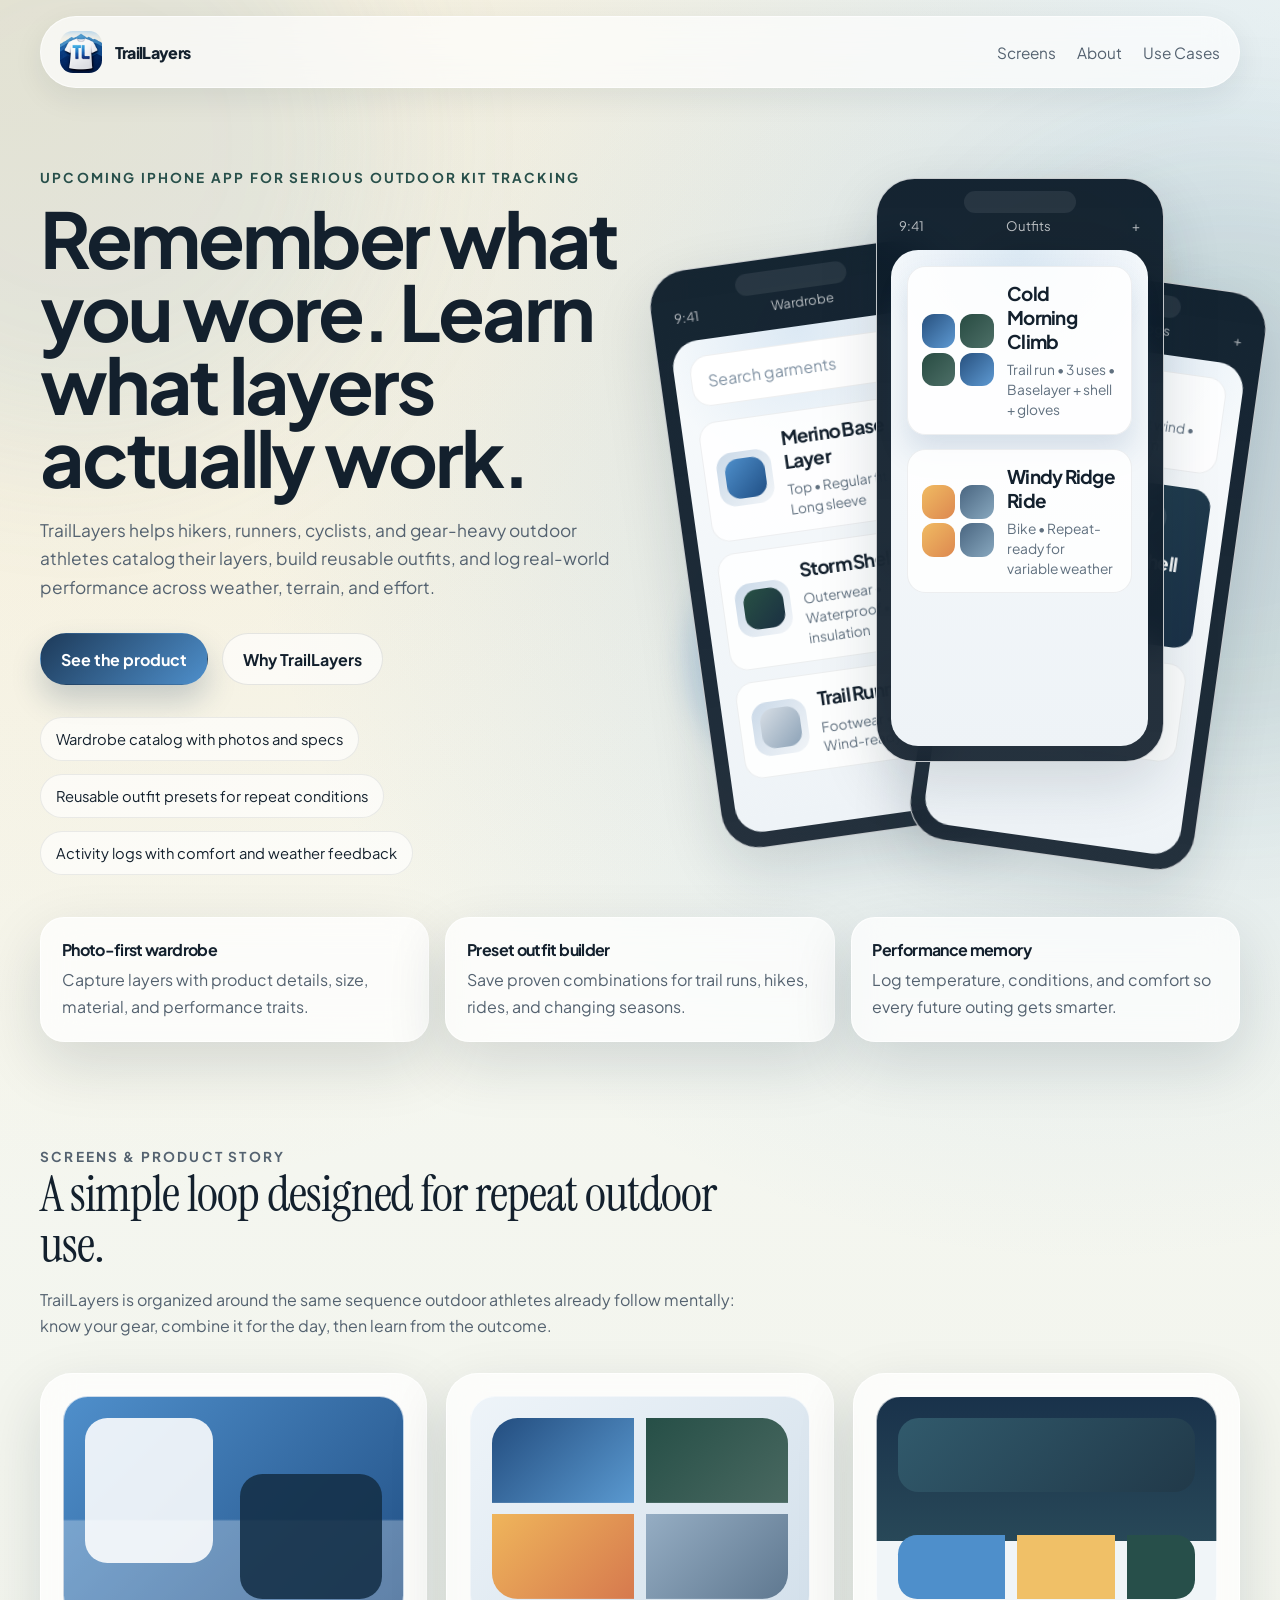
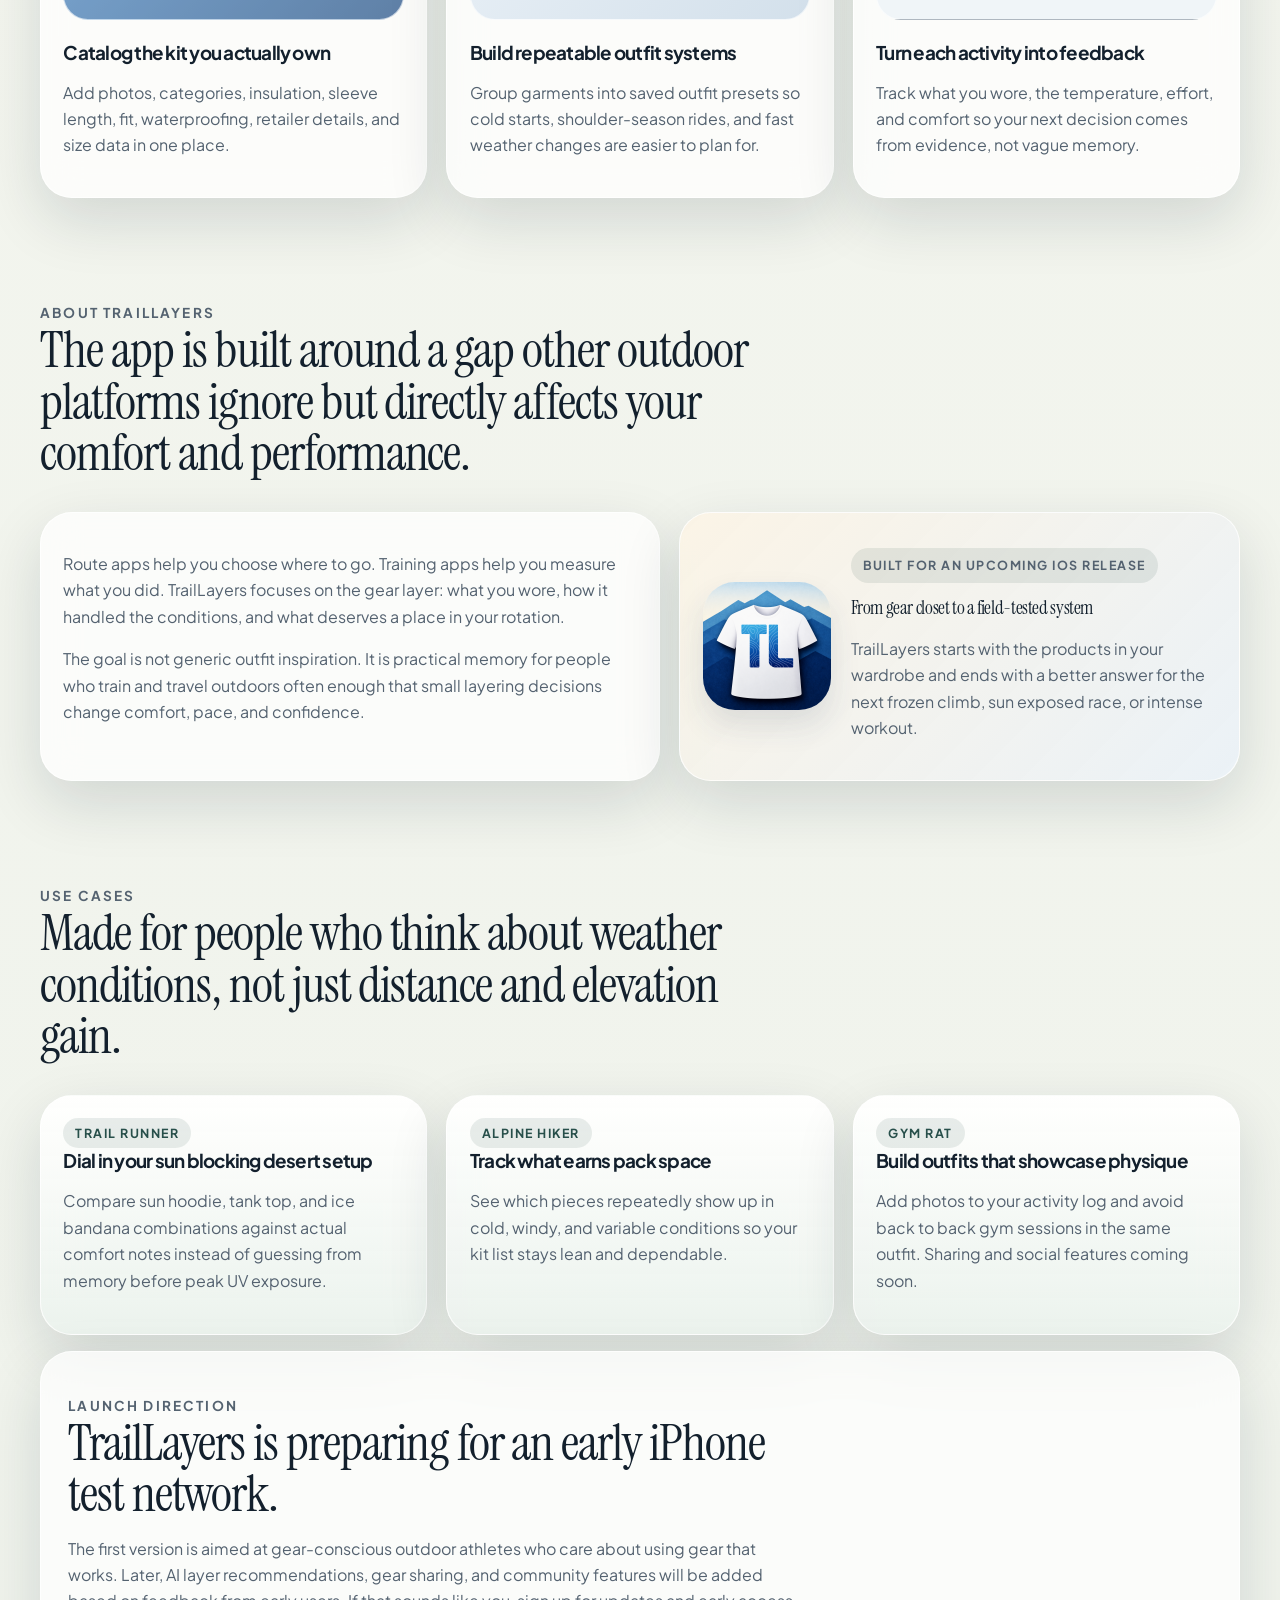
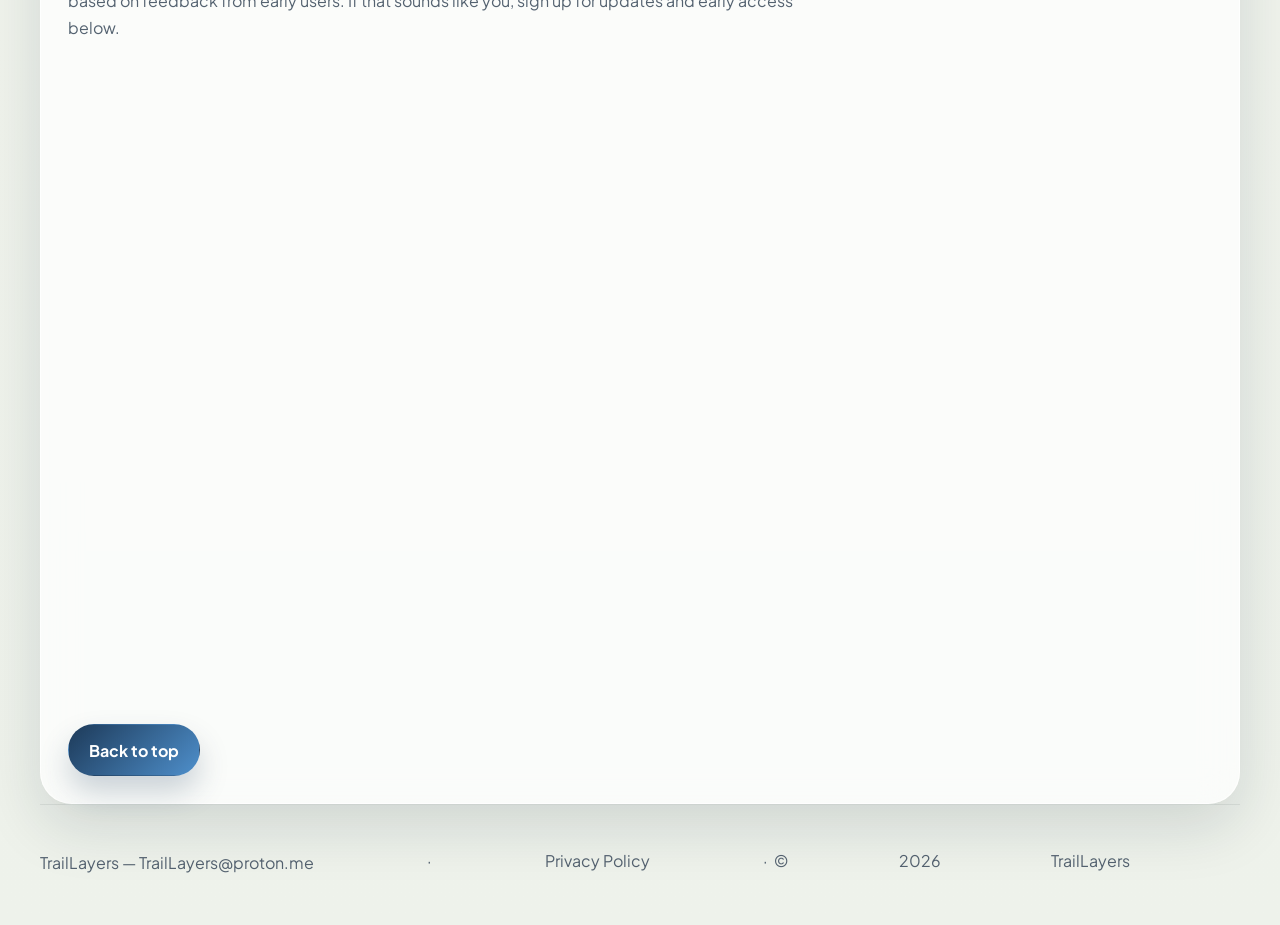
==== index.html @ 60731def "feat: initial website commit, index and privacy pages" ====
<!DOCTYPE html>
<html lang="en">
<head>
  <meta charset="UTF-8">
  <meta name="viewport" content="width=device-width, initial-scale=1.0">
  <title>TrailLayers | Upcoming iPhone App for Outdoor Gear Tracking</title>
  <meta
    name="description"
    content="TrailLayers is an upcoming iPhone app for tracking layers, building repeatable outfits, and learning what performs best across weather, effort, and terrain."
  >
  <link rel="icon" type="image/png" href="./assets/traillayers-icon.png">
  <link rel="preconnect" href="https://fonts.googleapis.com">
  <link rel="preconnect" href="https://fonts.gstatic.com" crossorigin>
  <link href="https://fonts.googleapis.com/css2?family=Plus+Jakarta+Sans:wght@400;500;600;700;800&amp;family=Instrument+Serif:ital@0;1&amp;display=swap" rel="stylesheet">
  <link rel="stylesheet" href="./styles.css">
</head>
<body>
  <div class="page-shell">
    <header class="site-header">
      <a class="brand" href="#top" aria-label="TrailLayers home">
        <img src="./assets/traillayers-icon.png" alt="TrailLayers app icon">
        <span>TrailLayers</span>
      </a>

      <button class="menu-toggle" type="button" aria-expanded="false" aria-controls="site-nav">
        <span></span>
        <span></span>
      </button>

      <nav id="site-nav" class="site-nav" aria-label="Primary">
        <a href="#screens">Screens</a>
        <a href="#about">About</a>
        <a href="#use-cases">Use Cases</a>
      </nav>
    </header>

    <main id="top">
      <section class="hero">
        <div class="hero-copy">
          <p class="eyebrow">Upcoming iPhone app for serious outdoor kit tracking</p>
          <h1>Remember what you wore. Learn what layers actually work.</h1>
          <p class="hero-text">
            TrailLayers helps hikers, runners, cyclists, and gear-heavy outdoor athletes catalog their layers,
            build reusable outfits, and log real-world performance across weather, terrain, and effort.
          </p>

          <div class="hero-actions">
            <a class="button button-primary" href="#screens">See the product</a>
            <a class="button button-secondary" href="#about">Why TrailLayers</a>
          </div>

          <ul class="hero-meta" aria-label="Product highlights">
            <li>Wardrobe catalog with photos and specs</li>
            <li>Reusable outfit presets for repeat conditions</li>
            <li>Activity logs with comfort and weather feedback</li>
          </ul>
        </div>

        <div class="hero-visual" aria-hidden="true">
          <div class="glow glow-one"></div>
          <div class="glow glow-two"></div>

          <div class="phone-stack">
            <section class="phone-mockup phone-wardrobe">
              <div class="phone-topbar">
                <span>9:41</span>
                <span>Wardrobe</span>
                <span>+</span>
              </div>
              <div class="screen-content">
                <div class="search-bar">Search garments</div>
                <div class="screen-list">
                  <article class="garment-row">
                    <div class="garment-thumb thumb-shell"></div>
                    <div>
                      <h3>Merino Base Layer</h3>
                      <p>Top • Regular fit • Long sleeve</p>
                    </div>
                  </article>
                  <article class="garment-row">
                    <div class="garment-thumb thumb-jacket"></div>
                    <div>
                      <h3>Storm Shell</h3>
                      <p>Outerwear • Waterproof • Light insulation</p>
                    </div>
                  </article>
                  <article class="garment-row">
                    <div class="garment-thumb thumb-shoe"></div>
                    <div>
                      <h3>Trail Runners</h3>
                      <p>Footwear • US 10.5 • Wind-ready setup</p>
                    </div>
                  </article>
                </div>
              </div>
            </section>

            <section class="phone-mockup phone-outfits">
              <div class="phone-topbar">
                <span>9:41</span>
                <span>Outfits</span>
                <span>+</span>
              </div>
              <div class="screen-content">
                <article class="outfit-card active">
                  <div class="outfit-grid">
                    <span></span>
                    <span></span>
                    <span></span>
                    <span></span>
                  </div>
                  <div>
                    <h3>Cold Morning Climb</h3>
                    <p>Trail run • 3 uses • Baselayer + shell + gloves</p>
                  </div>
                </article>
                <article class="outfit-card">
                  <div class="outfit-grid warm">
                    <span></span>
                    <span></span>
                    <span></span>
                    <span></span>
                  </div>
                  <div>
                    <h3>Windy Ridge Ride</h3>
                    <p>Bike • Repeat-ready for variable weather</p>
                  </div>
                </article>
              </div>
            </section>

            <section class="phone-mockup phone-logs">
              <div class="phone-topbar">
                <span>9:41</span>
                <span>Activity Logs</span>
                <span>+</span>
              </div>
              <div class="screen-content">
                <article class="log-summary">
                  <span class="log-icon">Run</span>
                  <div>
                    <h3>Trail Run</h3>
                    <p>44°F • Light wind • Slightly warm</p>
                  </div>
                </article>
                <article class="insight-panel">
                  <p class="insight-label">Insight preview</p>
                  <h3>You ran hot in this shell 3 of 4 times below 50°F.</h3>
                </article>
                <article class="weather-strip">
                  <span>Temp</span>
                  <strong>44°F</strong>
                  <span>Wind</span>
                  <strong>12 mph</strong>
                  <span>Comfort</span>
                  <strong>7.8 / 10</strong>
                </article>
              </div>
            </section>
          </div>
        </div>
      </section>

      <section class="proof-strip" aria-label="Key capabilities">
        <article>
          <strong>Photo-first wardrobe</strong>
          <span>Capture layers with product details, size, material, and performance traits.</span>
        </article>
        <article>
          <strong>Preset outfit builder</strong>
          <span>Save proven combinations for trail runs, hikes, rides, and changing seasons.</span>
        </article>
        <article>
          <strong>Performance memory</strong>
          <span>Log temperature, conditions, and comfort so every future outing gets smarter.</span>
        </article>
      </section>

      <section id="screens" class="section">
        <div class="section-heading">
          <p class="eyebrow">Screens &amp; product story</p>
          <h2>A simple loop designed for repeat outdoor use.</h2>
          <p>
            TrailLayers is organized around the same sequence outdoor athletes already follow mentally:
            know your gear, combine it for the day, then learn from the outcome.
          </p>
        </div>

        <div class="showcase-grid">
          <article class="showcase-card">
            <div class="showcase-art wardrobe-art"></div>
            <h3>Catalog the kit you actually own</h3>
            <p>Add photos, categories, insulation, sleeve length, fit, waterproofing, retailer details, and size data in one place.</p>
          </article>
          <article class="showcase-card">
            <div class="showcase-art outfit-art"></div>
            <h3>Build repeatable outfit systems</h3>
            <p>Group garments into saved outfit presets so cold starts, shoulder-season rides, and fast weather changes are easier to plan for.</p>
          </article>
          <article class="showcase-card">
            <div class="showcase-art insight-art"></div>
            <h3>Turn each activity into feedback</h3>
            <p>Track what you wore, the temperature, effort, and comfort so your next decision comes from evidence, not vague memory.</p>
          </article>
        </div>
      </section>

      <section id="about" class="section section-split">
        <div class="section-heading">
          <p class="eyebrow">About TrailLayers</p>
          <h2>The app is built around a gap other outdoor platforms ignore but directly affects your comfort and performance.</h2>
        </div>

        <div class="about-layout">
          <article class="text-panel">
            <p>
              Route apps help you choose where to go. Training apps help you measure what you did. TrailLayers focuses on
              the gear layer: what you wore, how it handled the conditions, and what deserves a place in your rotation.
            </p>
            <p>
              The goal is not generic outfit inspiration. It is practical memory for people who train and travel outdoors
              often enough that small layering decisions change comfort, pace, and confidence.
            </p>
          </article>

          <article class="brand-panel">
            <img src="./assets/traillayers-icon.png" alt="TrailLayers logo illustration">
            <div>
              <p class="brand-kicker">Built for an upcoming iOS release</p>
              <h3>From gear closet to a field-tested system</h3>
              <p>TrailLayers starts with the products in your wardrobe and ends with a better answer for the next frozen climb, sun exposed race, or intense workout.</p>
            </div>
          </article>
        </div>
      </section>

      <section id="use-cases" class="section">
        <div class="section-heading">
          <p class="eyebrow">Use cases</p>
          <h2>Made for people who think about weather conditions, not just distance and elevation gain.</h2>
        </div>

        <div class="use-case-grid">
          <article class="use-case-card">
            <span class="use-case-tag">Trail runner</span>
            <h3>Dial in your sun blocking desert setup</h3>
            <p>Compare sun hoodie, tank top, and ice bandana combinations against actual comfort notes instead of guessing from memory before peak UV exposure.</p>
          </article>
          <article class="use-case-card">
            <span class="use-case-tag">Alpine hiker</span>
            <h3>Track what earns pack space</h3>
            <p>See which pieces repeatedly show up in cold, windy, and variable conditions so your kit list stays lean and dependable.</p>
          </article>
          <article class="use-case-card">
            <span class="use-case-tag">Gym Rat</span>
            <h3>Build outfits that showcase physique</h3>
            <p>Add photos to your activity log and avoid back to back gym sessions in the same outfit. Sharing and social features coming soon.</p>
          </article>
        </div>
      </section>

      <section class="section final-cta">
        <div class="section-heading">
          <p class="eyebrow">Launch direction</p>
          <h2>TrailLayers is preparing for an early iPhone test network.</h2>
          <p>
            The first version is aimed at gear-conscious outdoor athletes who care about using gear that works.
            Later, AI layer recommendations, gear sharing, and community features will be added based on feedback from early users.
            If that sounds like you, sign up for updates and early access below.
          </p>
        </div>
        <div>
                    <iframe data-tally-src="https://tally.so/embed/rjLxAN?alignLeft=1&hideTitle=1&transparentBackground=1&dynamicHeight=1" loading="lazy" width="100%" height="647" frameborder="0" marginheight="0" marginwidth="0" title="TrailLayers Support Form"></iframe>
        <script>var d=document,w="https://tally.so/widgets/embed.js",v=function(){"undefined"!=typeof Tally?Tally.loadEmbeds():d.querySelectorAll("iframe[data-tally-src]:not([src])").forEach((function(e){e.src=e.dataset.tallySrc}))};if("undefined"!=typeof Tally)v();else if(d.querySelector('script[src="'+w+'"]')==null){var s=d.createElement("script");s.src=w,s.onload=v,s.onerror=v,d.body.appendChild(s);}</script>
        </div>
        <div class="cta-row">
          <a class="button button-primary" href="#top">Back to top</a>
        </div>
      </section>
    </main>

    <footer class="site-footer">
      <p>TrailLayers — <a href="mailto:TrailLayers@proton.me">TrailLayers@proton.me</a></p>
        &nbsp;·&nbsp;
        <a href="./privacy.html">Privacy Policy</a>
        &nbsp;·&nbsp;
        © <span id="year"></span> TrailLayers
      </p>
    </footer>
  </div>

  <script src="./script.js"></script>
</body>
</html>
---- styles.css ----
:root {
  --bg: #f3f5ee;
  --bg-strong: #dce9da;
  --surface: rgba(255, 255, 255, 0.72);
  --surface-strong: rgba(255, 255, 255, 0.9);
  --ink: #13202d;
  --muted: #546270;
  --line: rgba(19, 32, 45, 0.1);
  --forest: #274f4a;
  --pine: #1d3a59;
  --sky: #4e8fcb;
  --snow: #fdfdfc;
  --sun: #f3c97d;
  --shadow: 0 22px 60px rgba(17, 37, 53, 0.14);
  --radius-xl: 32px;
  --radius-lg: 24px;
  --radius-md: 18px;
  --radius-sm: 14px;
  --max-width: 1200px;
}

* {
  box-sizing: border-box;
}

html {
  scroll-behavior: smooth;
}

body {
  margin: 0;
  min-width: 320px;
  color: var(--ink);
  font-family: "Plus Jakarta Sans", "Avenir Next", "Segoe UI", sans-serif;
  background:
    radial-gradient(circle at top left, rgba(243, 201, 125, 0.28), transparent 28%),
    radial-gradient(circle at 85% 10%, rgba(78, 143, 203, 0.22), transparent 22%),
    linear-gradient(180deg, #f9fbf6 0%, var(--bg) 34%, #eef2eb 100%);
}

img {
  display: block;
  max-width: 100%;
}

a {
  color: inherit;
  text-decoration: none;
}

.page-shell {
  position: relative;
  overflow: hidden;
}

.page-shell::before,
.page-shell::after {
  content: "";
  position: fixed;
  inset: auto;
  width: 38rem;
  height: 38rem;
  border-radius: 50%;
  filter: blur(80px);
  opacity: 0.4;
  pointer-events: none;
  z-index: -1;
}

.page-shell::before {
  top: -10rem;
  left: -14rem;
  background: rgba(78, 143, 203, 0.3);
}

.page-shell::after {
  right: -16rem;
  bottom: 8rem;
  background: rgba(39, 79, 74, 0.28);
}

.site-header,
.hero,
.proof-strip,
.section,
.site-footer {
  width: min(calc(100% - 2rem), var(--max-width));
  margin: 0 auto;
}

.site-header {
  position: sticky;
  top: 1rem;
  z-index: 10;
  display: flex;
  align-items: center;
  justify-content: space-between;
  gap: 1rem;
  margin-top: 1rem;
  padding: 0.9rem 1.2rem;
  background: rgba(255, 255, 255, 0.68);
  backdrop-filter: blur(16px);
  border: 1px solid rgba(255, 255, 255, 0.65);
  border-radius: 999px;
  box-shadow: 0 10px 30px rgba(19, 32, 45, 0.08);
}

.brand {
  display: inline-flex;
  align-items: center;
  gap: 0.8rem;
  font-weight: 800;
  letter-spacing: -0.02em;
}

.brand img {
  width: 2.6rem;
  height: 2.6rem;
  border-radius: 0.8rem;
}

.site-nav {
  display: flex;
  align-items: center;
  gap: 1.3rem;
  color: var(--muted);
  font-size: 0.96rem;
}

.site-nav a:hover,
.site-nav a:focus-visible {
  color: var(--ink);
}

.menu-toggle {
  display: none;
  border: 0;
  background: transparent;
  padding: 0.25rem;
}

.menu-toggle span {
  display: block;
  width: 1.4rem;
  height: 2px;
  margin: 0.25rem 0;
  background: var(--ink);
  border-radius: 999px;
}

.hero {
  display: grid;
  grid-template-columns: 1.02fr 0.98fr;
  gap: 2rem;
  align-items: center;
  padding: 4.6rem 0 2.2rem;
}

.eyebrow {
  margin: 0 0 1rem;
  font-size: 0.85rem;
  font-weight: 700;
  text-transform: uppercase;
  letter-spacing: 0.16em;
  color: var(--forest);
}

h1,
h2,
h3,
strong,
.brand span {
  letter-spacing: -0.04em;
}

h1 {
  margin: 0;
  font-size: clamp(3rem, 6vw, 6.1rem);
  line-height: 0.95;
}

h2 {
  margin: 0;
  font-size: clamp(2rem, 4vw, 3.4rem);
  line-height: 1;
}

h3 {
  margin: 0 0 0.45rem;
  font-size: 1.18rem;
}

.hero h1 {
  font-family: "Plus Jakarta Sans", "Avenir Next", sans-serif;
}

.section-heading h2,
.brand-panel h3 {
  font-family: "Instrument Serif", Georgia, serif;
  font-weight: 400;
  letter-spacing: -0.02em;
}

.hero-text,
.section-heading p,
.text-panel p,
.brand-panel p,
.showcase-card p,
.use-case-card p,
.proof-strip span,
.site-footer p {
  color: var(--muted);
  line-height: 1.65;
}

.hero-text {
  max-width: 38rem;
  margin: 1.35rem 0 0;
  font-size: 1.08rem;
}

.hero-actions,
.cta-row {
  display: flex;
  flex-wrap: wrap;
  gap: 0.85rem;
  margin-top: 2rem;
}

.button {
  display: inline-flex;
  align-items: center;
  justify-content: center;
  min-height: 3.25rem;
  padding: 0 1.25rem;
  border-radius: 999px;
  border: 1px solid transparent;
  font-weight: 700;
  transition: transform 180ms ease, box-shadow 180ms ease, background 180ms ease;
}

.button:hover,
.button:focus-visible {
  transform: translateY(-1px);
}

.button-primary {
  background: linear-gradient(135deg, var(--pine), var(--sky));
  color: white;
  box-shadow: 0 16px 30px rgba(29, 58, 89, 0.22);
}

.button-secondary {
  background: rgba(255, 255, 255, 0.64);
  border-color: var(--line);
}

.hero-meta {
  display: flex;
  flex-wrap: wrap;
  gap: 0.8rem;
  padding: 0;
  margin: 2rem 0 0;
  list-style: none;
}

.hero-meta li {
  padding: 0.75rem 0.95rem;
  background: rgba(255, 255, 255, 0.64);
  border: 1px solid rgba(19, 32, 45, 0.08);
  border-radius: 999px;
  font-size: 0.92rem;
}

.hero-visual {
  position: relative;
  min-height: 45rem;
  padding: 1.2rem 0 1rem;
}

.glow {
  position: absolute;
  border-radius: 50%;
  filter: blur(12px);
}

.glow-one {
  top: 2rem;
  right: 5rem;
  width: 13rem;
  height: 13rem;
  background: rgba(243, 201, 125, 0.42);
}

.glow-two {
  bottom: 6rem;
  left: 1rem;
  width: 16rem;
  height: 16rem;
  background: rgba(78, 143, 203, 0.22);
}

.phone-mockup,
.showcase-card,
.text-panel,
.brand-panel,
.use-case-card,
.proof-strip article,
.final-cta {
  background: var(--surface);
  backdrop-filter: blur(18px);
  border: 1px solid rgba(255, 255, 255, 0.75);
  box-shadow: var(--shadow);
}

.use-case-tag,
.brand-kicker,
.insight-label {
  display: inline-flex;
  padding: 0.45rem 0.75rem;
  border-radius: 999px;
  background: rgba(39, 79, 74, 0.1);
  color: var(--forest);
  font-size: 0.78rem;
  font-weight: 700;
  text-transform: uppercase;
  letter-spacing: 0.12em;
}

.phone-stack {
  position: absolute;
  inset: 0 0 0 0;
}

.phone-mockup {
  position: absolute;
  width: 18rem;
  min-height: 35rem;
  padding: 0.9rem;
  border-radius: 2.4rem;
  background: linear-gradient(180deg, rgba(12, 28, 42, 0.96), rgba(19, 32, 45, 0.92));
  color: white;
}

.phone-mockup::before {
  content: "";
  position: absolute;
  top: 0.75rem;
  left: 50%;
  transform: translateX(-50%);
  width: 7rem;
  height: 1.4rem;
  background: rgba(255, 255, 255, 0.08);
  border-radius: 999px;
}

.phone-wardrobe {
  left: 1rem;
  top: 5.6rem;
  transform: rotate(-8deg);
}

.phone-outfits {
  left: 13rem;
  top: 1rem;
  z-index: 2;
}

.phone-logs {
  right: 0.5rem;
  top: 7rem;
  transform: rotate(8deg);
}

.phone-topbar {
  display: flex;
  justify-content: space-between;
  align-items: center;
  padding: 1.5rem 0.5rem 1rem;
  font-size: 0.82rem;
  color: rgba(255, 255, 255, 0.7);
}

.screen-content {
  min-height: 31rem;
  padding: 1rem;
  border-radius: 1.7rem;
  background:
    radial-gradient(circle at top, rgba(78, 143, 203, 0.16), transparent 28%),
    linear-gradient(180deg, #f7fafc 0%, #eef3f7 100%);
  color: var(--ink);
}

.search-bar,
.weather-strip,
.insight-panel,
.outfit-card,
.log-summary,
.garment-row {
  border-radius: 1.15rem;
}

.search-bar {
  padding: 0.85rem 1rem;
  margin-bottom: 1rem;
  background: white;
  color: #8192a3;
  border: 1px solid rgba(19, 32, 45, 0.07);
}

.screen-list {
  display: grid;
  gap: 0.8rem;
}

.garment-row,
.log-summary {
  display: grid;
  grid-template-columns: 3.4rem 1fr;
  gap: 0.8rem;
  align-items: center;
  padding: 0.75rem;
  background: rgba(255, 255, 255, 0.84);
  border: 1px solid rgba(19, 32, 45, 0.07);
}

.garment-row p,
.outfit-card p,
.log-summary p,
.insight-panel p {
  margin: 0;
  font-size: 0.86rem;
  color: #60707f;
  line-height: 1.45;
}

.garment-thumb {
  width: 3.4rem;
  height: 3.4rem;
  border-radius: 1rem;
  background: linear-gradient(135deg, #cad9e8, #f2f5f8);
  position: relative;
  overflow: hidden;
}

.garment-thumb::before {
  content: "";
  position: absolute;
  inset: 0.45rem;
  border-radius: 0.85rem;
}

.thumb-shell::before {
  background: linear-gradient(135deg, #4e8fcb, #204f85);
}

.thumb-jacket::before {
  background: linear-gradient(135deg, #285144, #1a2f42);
}

.thumb-shoe::before {
  background: linear-gradient(135deg, #d7dee5, #8ca2b7);
}

.outfit-card {
  display: grid;
  grid-template-columns: 4.5rem 1fr;
  gap: 0.85rem;
  align-items: center;
  padding: 0.85rem;
  margin-bottom: 0.9rem;
  background: rgba(255, 255, 255, 0.86);
  border: 1px solid rgba(19, 32, 45, 0.07);
}

.outfit-card.active {
  box-shadow: 0 16px 30px rgba(32, 79, 133, 0.15);
}

.outfit-grid {
  display: grid;
  grid-template-columns: repeat(2, 1fr);
  gap: 0.28rem;
}

.outfit-grid span {
  aspect-ratio: 1;
  border-radius: 0.75rem;
  background: linear-gradient(135deg, #27507e, #5e9ad3);
}

.outfit-grid span:nth-child(2),
.outfit-grid span:nth-child(3) {
  background: linear-gradient(135deg, #284b42, #4d6f67);
}

.outfit-grid.warm span {
  background: linear-gradient(135deg, #f0bb62, #dd8850);
}

.outfit-grid.warm span:nth-child(2),
.outfit-grid.warm span:nth-child(4) {
  background: linear-gradient(135deg, #496580, #88a8bf);
}

.log-icon {
  display: inline-flex;
  align-items: center;
  justify-content: center;
  width: 3.4rem;
  height: 3.4rem;
  border-radius: 1rem;
  background: linear-gradient(135deg, #204f85, #5b98d1);
  color: white;
  font-size: 0.82rem;
  font-weight: 700;
}

.insight-panel {
  margin-top: 1rem;
  padding: 1rem;
  background: linear-gradient(135deg, #244452, #1b3147);
  color: white;
}

.insight-panel .insight-label {
  background: rgba(255, 255, 255, 0.1);
  color: rgba(255, 255, 255, 0.82);
}

.insight-panel h3 {
  margin-top: 0.9rem;
  font-size: 1.2rem;
}

.weather-strip {
  display: grid;
  grid-template-columns: repeat(2, auto);
  gap: 0.3rem 0.9rem;
  margin-top: 1rem;
  padding: 0.95rem 1rem;
  background: rgba(255, 255, 255, 0.86);
  border: 1px solid rgba(19, 32, 45, 0.07);
  font-size: 0.82rem;
}

.weather-strip strong {
  font-size: 0.95rem;
}

.proof-strip {
  display: grid;
  grid-template-columns: repeat(3, 1fr);
  gap: 1rem;
  margin-bottom: 1rem;
}

.proof-strip article {
  padding: 1.3rem;
  border-radius: var(--radius-lg);
}

.proof-strip strong {
  display: block;
  margin-bottom: 0.45rem;
  font-size: 1rem;
}

.section {
  padding: 4.5rem 0 1rem;
}

.section-heading {
  max-width: 46rem;
}

.section-heading p {
  margin: 1rem 0 0;
}

.showcase-grid,
.use-case-grid,
.about-layout {
  display: grid;
  gap: 1.2rem;
  margin-top: 2.1rem;
}

.showcase-grid,
.use-case-grid {
  grid-template-columns: repeat(3, 1fr);
}

.showcase-card,
.use-case-card,
.text-panel,
.brand-panel {
  border-radius: var(--radius-xl);
  padding: 1.4rem;
}

.showcase-art {
  height: 14rem;
  margin-bottom: 1.2rem;
  border-radius: calc(var(--radius-xl) - 0.45rem);
  border: 1px solid rgba(255, 255, 255, 0.65);
}

.wardrobe-art {
  background:
    linear-gradient(180deg, transparent 55%, rgba(255, 255, 255, 0.28) 56%),
    linear-gradient(135deg, #4f8fcb, #214f84);
  position: relative;
}

.wardrobe-art::before,
.wardrobe-art::after,
.outfit-art::before,
.outfit-art::after,
.insight-art::before,
.insight-art::after {
  content: "";
  position: absolute;
}

.wardrobe-art::before {
  inset: 1.3rem 56% 3.5rem 1.3rem;
  background: rgba(255, 255, 255, 0.88);
  border-radius: 1.4rem;
}

.wardrobe-art::after {
  inset: 4.8rem 1.3rem 1.3rem 52%;
  background: rgba(20, 47, 71, 0.88);
  border-radius: 1.4rem;
}

.outfit-art {
  position: relative;
  background: linear-gradient(135deg, #eef4f9, #d3e0eb);
}

.outfit-art::before {
  inset: 1.3rem;
  border-radius: 1.6rem;
  background:
    linear-gradient(135deg, #234d7f, #5a99d0) top left / calc(50% - 0.35rem) calc(50% - 0.35rem) no-repeat,
    linear-gradient(135deg, #264f47, #496860) top right / calc(50% - 0.35rem) calc(50% - 0.35rem) no-repeat,
    linear-gradient(135deg, #efb55b, #d6794e) bottom left / calc(50% - 0.35rem) calc(50% - 0.35rem) no-repeat,
    linear-gradient(135deg, #95adc3, #5f7890) bottom right / calc(50% - 0.35rem) calc(50% - 0.35rem) no-repeat;
}

.insight-art {
  position: relative;
  background: linear-gradient(180deg, #19324b, #284858 65%, #f0f5f8 65%);
}

.insight-art::before {
  left: 1.3rem;
  right: 1.3rem;
  top: 1.3rem;
  height: 4.6rem;
  border-radius: 1.3rem;
  background: linear-gradient(135deg, #315a6c, #213949);
}

.insight-art::after {
  left: 1.3rem;
  right: 1.3rem;
  bottom: 1.3rem;
  height: 4rem;
  border-radius: 1.2rem;
  background:
    linear-gradient(90deg, #4e8fcb 0 36%, transparent 36% 40%, #f0c067 40% 73%, transparent 73% 77%, #274f4a 77% 100%);
}

.about-layout {
  grid-template-columns: 1.05fr 0.95fr;
}

.brand-panel {
  display: grid;
  grid-template-columns: 8rem 1fr;
  align-items: center;
  gap: 1.25rem;
  background:
    linear-gradient(135deg, rgba(243, 201, 125, 0.17), rgba(78, 143, 203, 0.1)),
    rgba(255, 255, 255, 0.78);
}

.brand-panel img {
  border-radius: 2rem;
  box-shadow: 0 16px 30px rgba(29, 58, 89, 0.12);
}

.use-case-card {
  min-height: 15rem;
  background:
    linear-gradient(180deg, rgba(255, 255, 255, 0.8), rgba(231, 239, 233, 0.76)),
    var(--surface);
}

.final-cta {
  padding: 1.7rem;
  border-radius: var(--radius-xl);
}

.site-footer {
  display: flex;
  justify-content: space-between;
  gap: 1rem;
  padding: 2.8rem 0 3rem;
  color: var(--muted);
  border-top: 1px solid rgba(19, 32, 45, 0.08);
}

.site-footer p {
  margin: 0;
  max-width: 28rem;
}

.footer-small {
  white-space: nowrap;
}

@media (max-width: 1120px) {
  .hero {
    grid-template-columns: 1fr;
  }

  .hero-visual {
    min-height: 50rem;
  }

  .phone-wardrobe {
    left: 0.5rem;
  }

  .phone-outfits {
    left: 50%;
    transform: translateX(-50%);
  }

  .phone-logs {
    right: 0.5rem;
  }

  .showcase-grid,
  .use-case-grid,
  .proof-strip {
    grid-template-columns: repeat(2, 1fr);
  }
}

@media (max-width: 780px) {
  .site-header {
    top: 0.75rem;
    border-radius: 1.6rem;
  }

  .menu-toggle {
    display: inline-block;
  }

  .site-nav {
    position: absolute;
    top: calc(100% + 0.65rem);
    right: 0;
    display: none;
    flex-direction: column;
    align-items: flex-start;
    min-width: 12rem;
    padding: 1rem;
    background: rgba(255, 255, 255, 0.92);
    border: 1px solid rgba(19, 32, 45, 0.08);
    border-radius: 1.2rem;
    box-shadow: var(--shadow);
  }

  .site-nav.is-open {
    display: flex;
  }

  .hero {
    padding-top: 3rem;
  }

  .hero-visual {
    min-height: auto;
    padding-top: 8rem;
  }

  .feature-poster,
  .phone-stack,
  .phone-mockup {
    position: relative;
  }

  .feature-poster {
    width: 100%;
    margin-bottom: 1rem;
  }

  .phone-stack {
    inset: auto;
    display: grid;
    gap: 1rem;
  }

  .phone-mockup,
  .phone-wardrobe,
  .phone-outfits,
  .phone-logs {
    width: 100%;
    top: auto;
    left: auto;
    right: auto;
    transform: none;
  }

  .proof-strip,
  .showcase-grid,
  .use-case-grid,
  .about-layout {
    grid-template-columns: 1fr;
  }

  .brand-panel {
    grid-template-columns: 1fr;
  }

  .site-footer {
    flex-direction: column;
    padding-top: 2rem;
  }
}

@media (max-width: 520px) {
  .site-header,
  .hero,
  .proof-strip,
  .section,
  .site-footer {
    width: min(calc(100% - 1rem), var(--max-width));
  }

  h1 {
    font-size: 2.8rem;
  }

  .hero-meta li,
  .button {
    width: 100%;
  }

  .screen-content {
    padding: 0.8rem;
  }
}
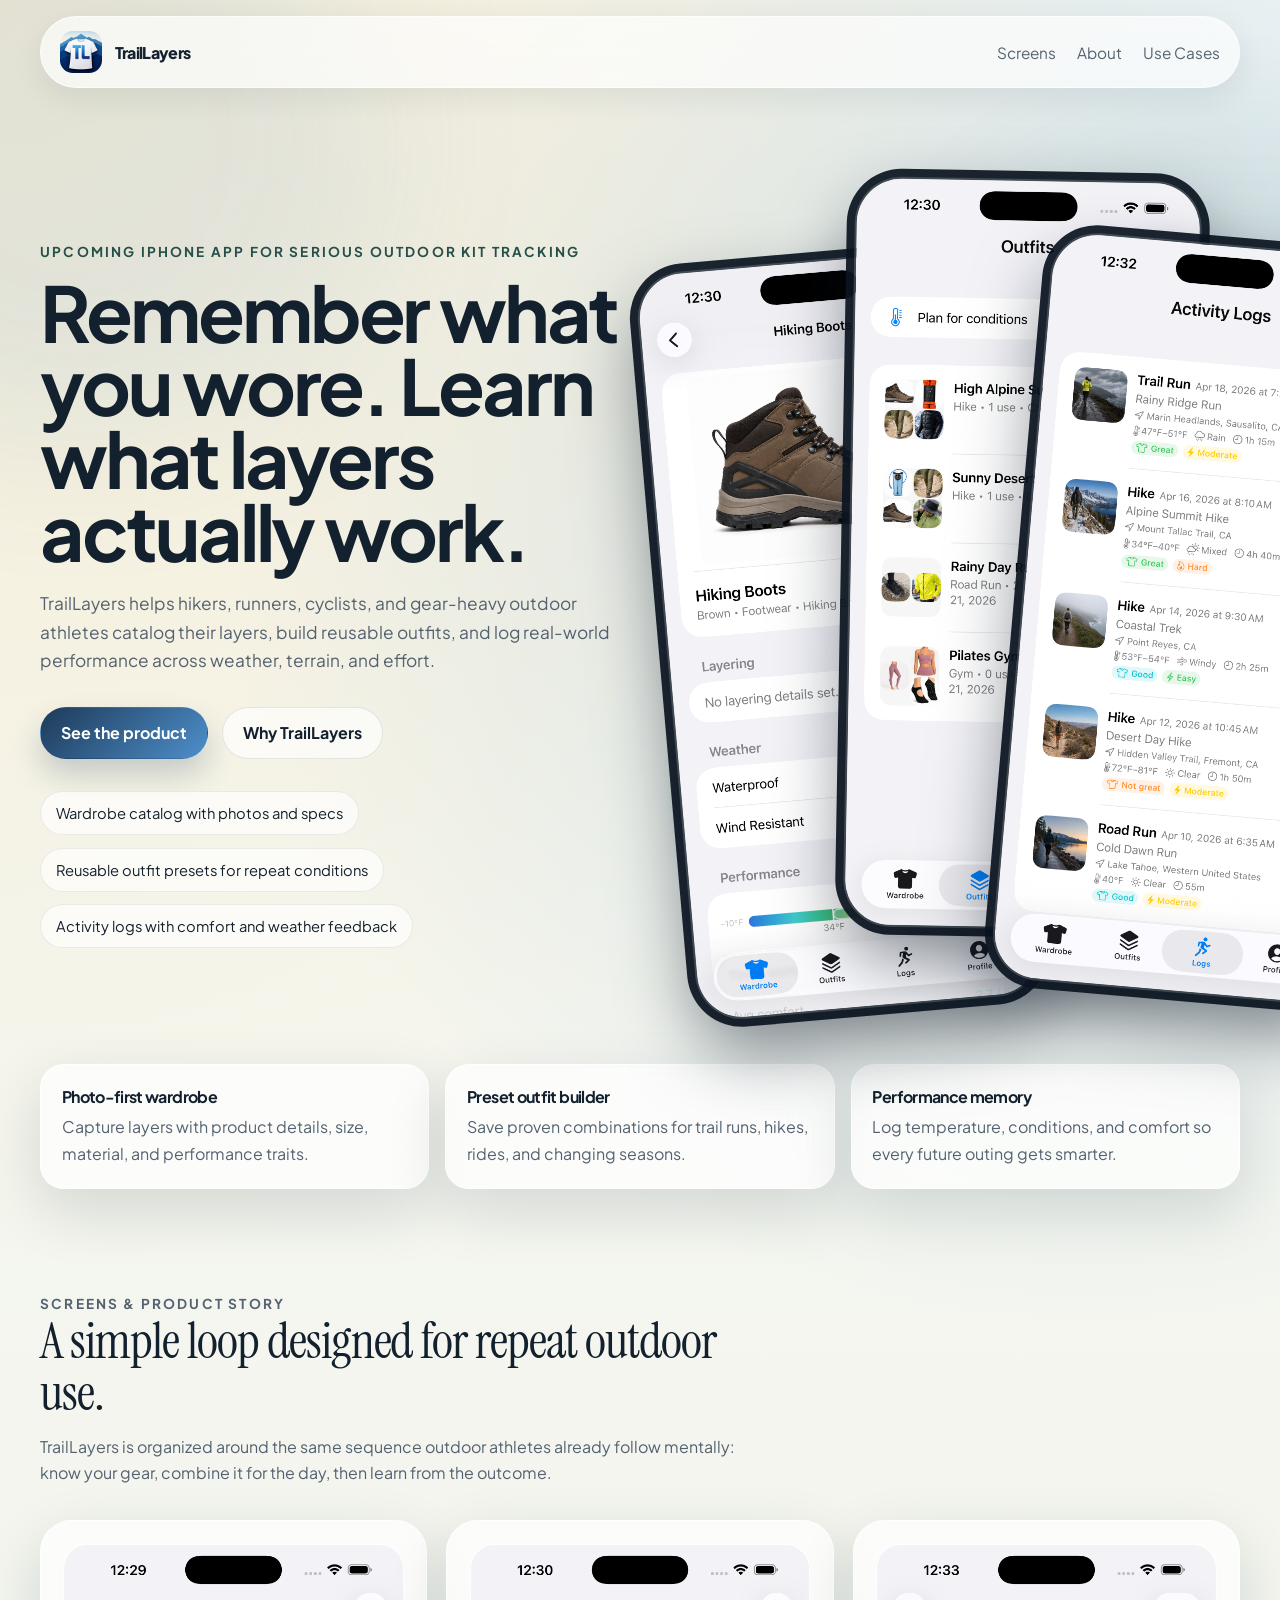
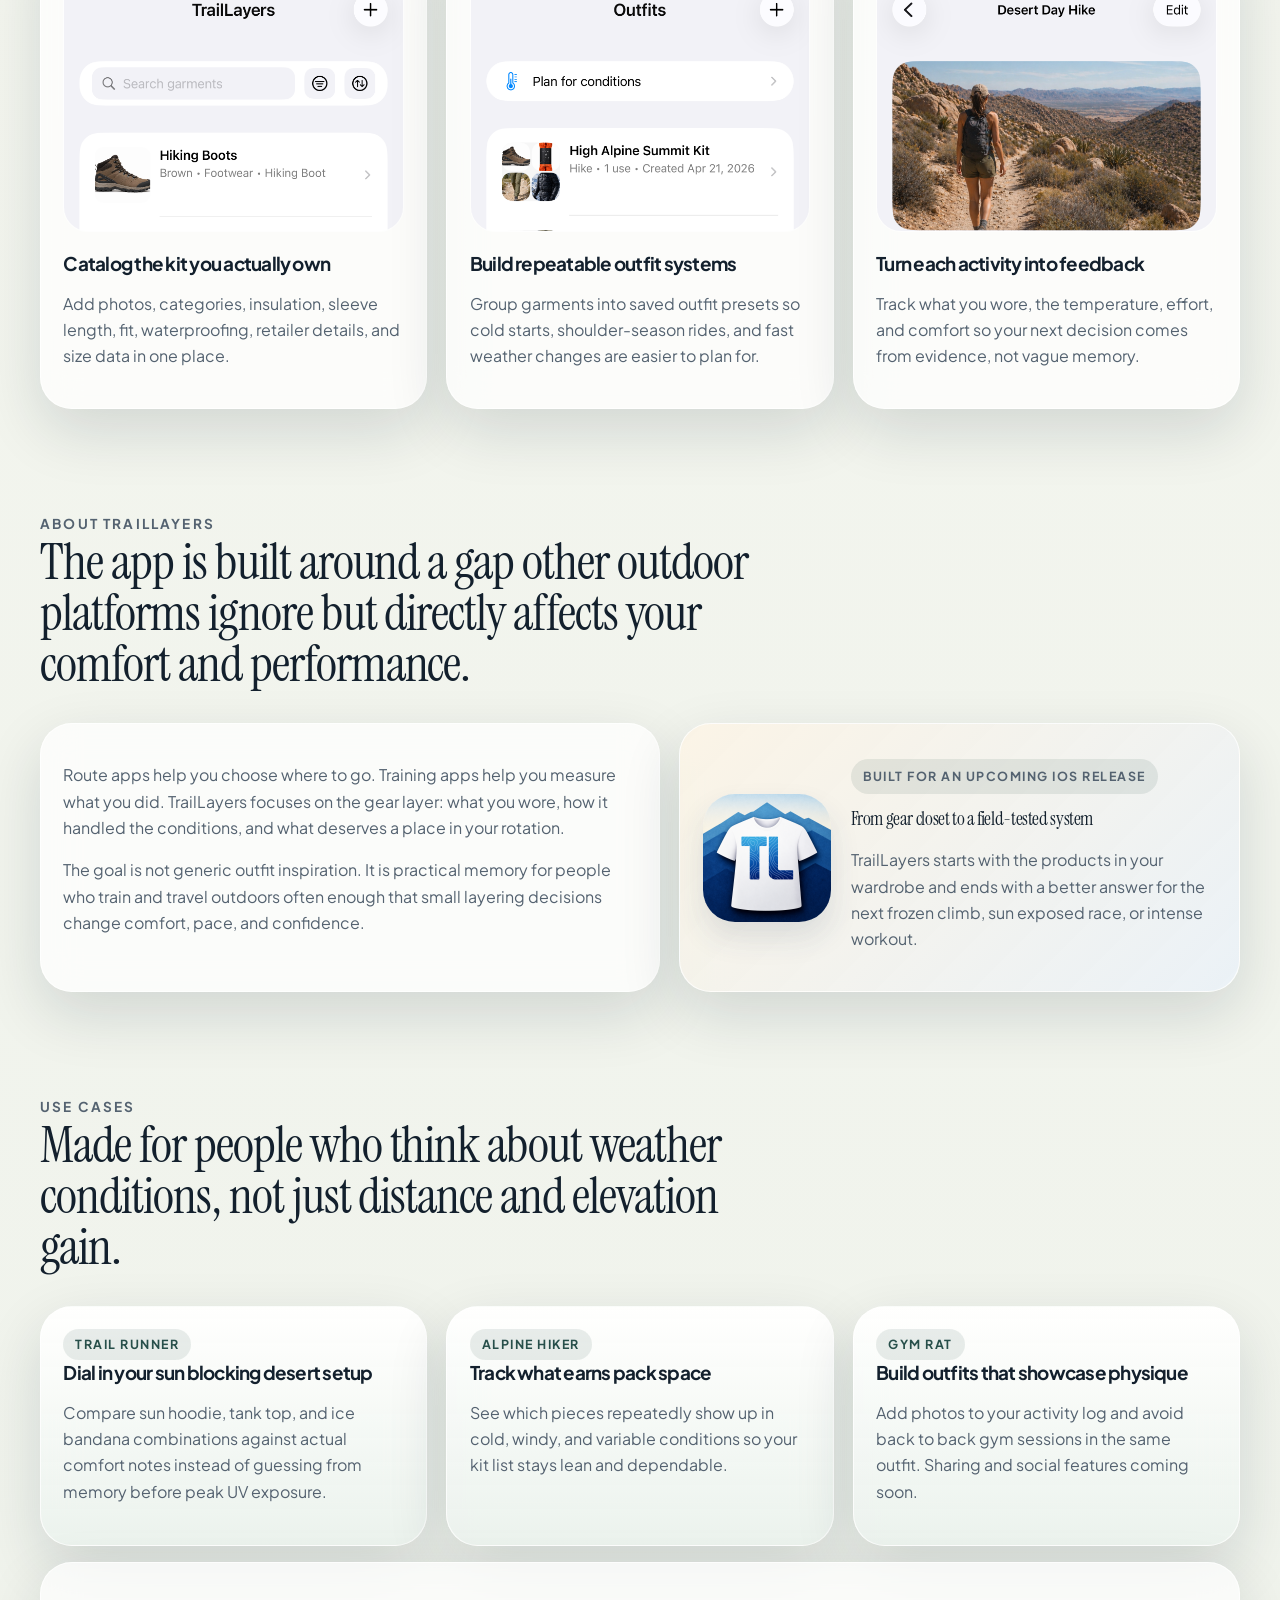
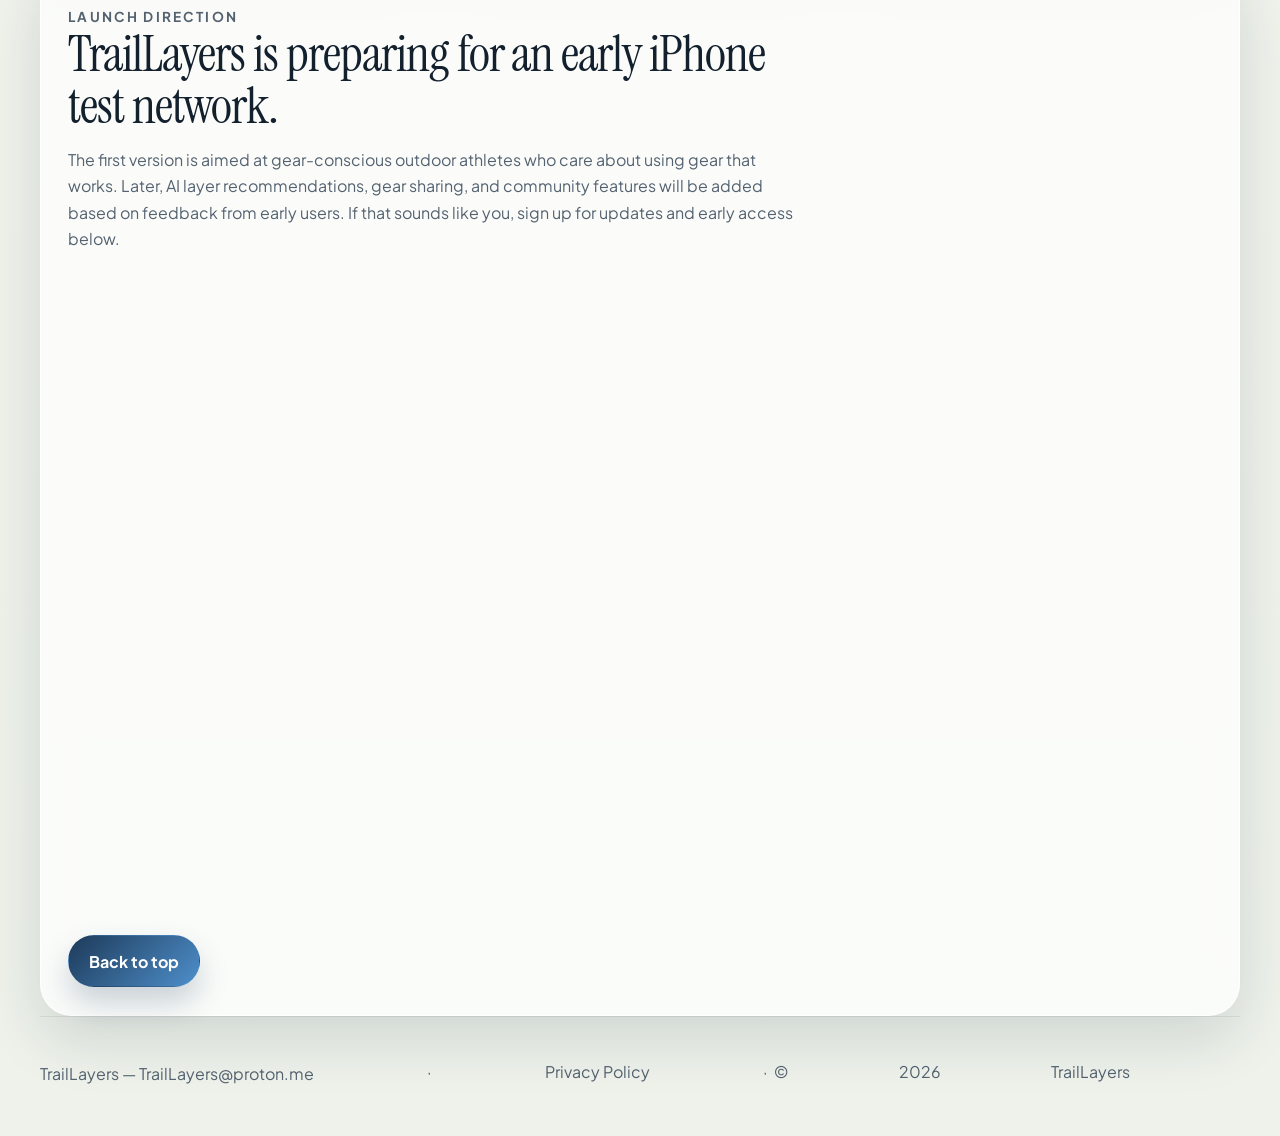
==== commit 2d803c9d: "feat: update product images with real app screenshots" ====
--- a/index.html
+++ b/index.html
@@ -61,102 +61,30 @@
           <div class="glow glow-two"></div>
 
           <div class="phone-stack">
-            <section class="phone-mockup phone-wardrobe">
-              <div class="phone-topbar">
-                <span>9:41</span>
-                <span>Wardrobe</span>
-                <span>+</span>
-              </div>
-              <div class="screen-content">
-                <div class="search-bar">Search garments</div>
-                <div class="screen-list">
-                  <article class="garment-row">
-                    <div class="garment-thumb thumb-shell"></div>
-                    <div>
-                      <h3>Merino Base Layer</h3>
-                      <p>Top • Regular fit • Long sleeve</p>
-                    </div>
-                  </article>
-                  <article class="garment-row">
-                    <div class="garment-thumb thumb-jacket"></div>
-                    <div>
-                      <h3>Storm Shell</h3>
-                      <p>Outerwear • Waterproof • Light insulation</p>
-                    </div>
-                  </article>
-                  <article class="garment-row">
-                    <div class="garment-thumb thumb-shoe"></div>
-                    <div>
-                      <h3>Trail Runners</h3>
-                      <p>Footwear • US 10.5 • Wind-ready setup</p>
-                    </div>
-                  </article>
-                </div>
-              </div>
-            </section>
-
-            <section class="phone-mockup phone-outfits">
-              <div class="phone-topbar">
-                <span>9:41</span>
-                <span>Outfits</span>
-                <span>+</span>
-              </div>
-              <div class="screen-content">
-                <article class="outfit-card active">
-                  <div class="outfit-grid">
-                    <span></span>
-                    <span></span>
-                    <span></span>
-                    <span></span>
-                  </div>
-                  <div>
-                    <h3>Cold Morning Climb</h3>
-                    <p>Trail run • 3 uses • Baselayer + shell + gloves</p>
-                  </div>
-                </article>
-                <article class="outfit-card">
-                  <div class="outfit-grid warm">
-                    <span></span>
-                    <span></span>
-                    <span></span>
-                    <span></span>
-                  </div>
-                  <div>
-                    <h3>Windy Ridge Ride</h3>
-                    <p>Bike • Repeat-ready for variable weather</p>
-                  </div>
-                </article>
-              </div>
-            </section>
-
-            <section class="phone-mockup phone-logs">
-              <div class="phone-topbar">
-                <span>9:41</span>
-                <span>Activity Logs</span>
-                <span>+</span>
-              </div>
-              <div class="screen-content">
-                <article class="log-summary">
-                  <span class="log-icon">Run</span>
-                  <div>
-                    <h3>Trail Run</h3>
-                    <p>44°F • Light wind • Slightly warm</p>
-                  </div>
-                </article>
-                <article class="insight-panel">
-                  <p class="insight-label">Insight preview</p>
-                  <h3>You ran hot in this shell 3 of 4 times below 50°F.</h3>
-                </article>
-                <article class="weather-strip">
-                  <span>Temp</span>
-                  <strong>44°F</strong>
-                  <span>Wind</span>
-                  <strong>12 mph</strong>
-                  <span>Comfort</span>
-                  <strong>7.8 / 10</strong>
-                </article>
-              </div>
-            </section>
+            <div class="phone-frame phone-back">
+              <img
+                src="./images/screenshots/Max-GarmentDetailView.png"
+                alt="TrailLayers garment detail screen showing specs and performance history"
+                width="390"
+                height="844"
+              >
+            </div>
+            <div class="phone-frame phone-mid">
+              <img
+                src="./images/screenshots/Max-OutfitsView.png"
+                alt="TrailLayers outfits screen showing saved outfit presets"
+                width="390"
+                height="844"
+              >
+            </div>
+            <div class="phone-frame phone-front">
+              <img
+                src="./images/screenshots/Max-ActivityLogsView.png"
+                alt="TrailLayers activity logs screen showing past outdoor activities"
+                width="390"
+                height="844"
+              >
+            </div>
           </div>
         </div>
       </section>
@@ -188,17 +116,38 @@
 
         <div class="showcase-grid">
           <article class="showcase-card">
-            <div class="showcase-art wardrobe-art"></div>
+            <div class="showcase-art">
+              <img
+                src="./images/screenshots/Max-WardrobeView.png"
+                alt="Wardrobe screen showing a grid of cataloged garments"
+                width="390"
+                height="844"
+              >
+            </div>
             <h3>Catalog the kit you actually own</h3>
             <p>Add photos, categories, insulation, sleeve length, fit, waterproofing, retailer details, and size data in one place.</p>
           </article>
           <article class="showcase-card">
-            <div class="showcase-art outfit-art"></div>
+            <div class="showcase-art">
+              <img
+                src="./images/screenshots/Max-OutfitsView.png"
+                alt="Outfits screen showing saved outfit presets"
+                width="390"
+                height="844"
+              >
+            </div>
             <h3>Build repeatable outfit systems</h3>
             <p>Group garments into saved outfit presets so cold starts, shoulder-season rides, and fast weather changes are easier to plan for.</p>
           </article>
           <article class="showcase-card">
-            <div class="showcase-art insight-art"></div>
+            <div class="showcase-art">
+              <img
+                src="./images/screenshots/Max-ActivityDetailView.png"
+                alt="Activity detail screen showing weather conditions and comfort ratings"
+                width="390"
+                height="844"
+              >
+            </div>
             <h3>Turn each activity into feedback</h3>
             <p>Track what you wore, the temperature, effort, and comfort so your next decision comes from evidence, not vague memory.</p>
           </article>
--- a/styles.css
+++ b/styles.css
@@ -274,7 +274,6 @@
 
 .hero-visual {
   position: relative;
-  min-height: 45rem;
   padding: 1.2rem 0 1rem;
 }
 
@@ -300,7 +299,6 @@
   background: rgba(78, 143, 203, 0.22);
 }
 
-.phone-mockup,
 .showcase-card,
 .text-panel,
 .brand-panel,
@@ -314,8 +312,7 @@
 }
 
 .use-case-tag,
-.brand-kicker,
-.insight-label {
+.brand-kicker {
   display: inline-flex;
   padding: 0.45rem 0.75rem;
   border-radius: 999px;
@@ -327,225 +324,56 @@
   letter-spacing: 0.12em;
 }
 
+/* ── Hero phone frames ─────────────────────────────────────── */
+
 .phone-stack {
+  position: relative;
+  width: 100%;
+  height: 52rem;
+}
+
+.phone-frame {
   position: absolute;
-  inset: 0 0 0 0;
-}
-
-.phone-mockup {
-  position: absolute;
-  width: 18rem;
-  min-height: 35rem;
-  padding: 0.9rem;
-  border-radius: 2.4rem;
-  background: linear-gradient(180deg, rgba(12, 28, 42, 0.96), rgba(19, 32, 45, 0.92));
-  color: white;
-}
-
-.phone-mockup::before {
-  content: "";
-  position: absolute;
-  top: 0.75rem;
-  left: 50%;
-  transform: translateX(-50%);
-  width: 7rem;
-  height: 1.4rem;
-  background: rgba(255, 255, 255, 0.08);
-  border-radius: 999px;
-}
-
-.phone-wardrobe {
-  left: 1rem;
-  top: 5.6rem;
-  transform: rotate(-8deg);
-}
-
-.phone-outfits {
-  left: 13rem;
-  top: 1rem;
+  width: 60%;
+  /* phone aspect ratio ~390×844 */
+  border-radius: 2.8rem;
+  overflow: hidden;
+  /* dark bezel border mimicking iPhone frame */
+  box-shadow:
+    0 0 0 2px rgba(255,255,255,0.18),
+    0 0 0 10px rgba(10, 20, 32, 0.92),
+    0 32px 72px rgba(10, 20, 32, 0.52);
+}
+
+
+.phone-frame img {
+  width: 100%;
+  height: auto;
+  display: block;
+}
+
+/* back phone: garment detail — left, rotated back */
+.phone-back {
+  left: 0%;
+  top: 5rem;
+  transform: rotate(-5deg);
+  z-index: 1;
+}
+
+/* mid phone: outfits — center, slight tilt, elevated */
+.phone-mid {
+  left: 32%;
+  top: 0;
+  transform: rotate(1deg);
   z-index: 2;
 }
 
-.phone-logs {
-  right: 0.5rem;
-  top: 7rem;
-  transform: rotate(8deg);
-}
-
-.phone-topbar {
-  display: flex;
-  justify-content: space-between;
-  align-items: center;
-  padding: 1.5rem 0.5rem 1rem;
-  font-size: 0.82rem;
-  color: rgba(255, 255, 255, 0.7);
-}
-
-.screen-content {
-  min-height: 31rem;
-  padding: 1rem;
-  border-radius: 1.7rem;
-  background:
-    radial-gradient(circle at top, rgba(78, 143, 203, 0.16), transparent 28%),
-    linear-gradient(180deg, #f7fafc 0%, #eef3f7 100%);
-  color: var(--ink);
-}
-
-.search-bar,
-.weather-strip,
-.insight-panel,
-.outfit-card,
-.log-summary,
-.garment-row {
-  border-radius: 1.15rem;
-}
-
-.search-bar {
-  padding: 0.85rem 1rem;
-  margin-bottom: 1rem;
-  background: white;
-  color: #8192a3;
-  border: 1px solid rgba(19, 32, 45, 0.07);
-}
-
-.screen-list {
-  display: grid;
-  gap: 0.8rem;
-}
-
-.garment-row,
-.log-summary {
-  display: grid;
-  grid-template-columns: 3.4rem 1fr;
-  gap: 0.8rem;
-  align-items: center;
-  padding: 0.75rem;
-  background: rgba(255, 255, 255, 0.84);
-  border: 1px solid rgba(19, 32, 45, 0.07);
-}
-
-.garment-row p,
-.outfit-card p,
-.log-summary p,
-.insight-panel p {
-  margin: 0;
-  font-size: 0.86rem;
-  color: #60707f;
-  line-height: 1.45;
-}
-
-.garment-thumb {
-  width: 3.4rem;
-  height: 3.4rem;
-  border-radius: 1rem;
-  background: linear-gradient(135deg, #cad9e8, #f2f5f8);
-  position: relative;
-  overflow: hidden;
-}
-
-.garment-thumb::before {
-  content: "";
-  position: absolute;
-  inset: 0.45rem;
-  border-radius: 0.85rem;
-}
-
-.thumb-shell::before {
-  background: linear-gradient(135deg, #4e8fcb, #204f85);
-}
-
-.thumb-jacket::before {
-  background: linear-gradient(135deg, #285144, #1a2f42);
-}
-
-.thumb-shoe::before {
-  background: linear-gradient(135deg, #d7dee5, #8ca2b7);
-}
-
-.outfit-card {
-  display: grid;
-  grid-template-columns: 4.5rem 1fr;
-  gap: 0.85rem;
-  align-items: center;
-  padding: 0.85rem;
-  margin-bottom: 0.9rem;
-  background: rgba(255, 255, 255, 0.86);
-  border: 1px solid rgba(19, 32, 45, 0.07);
-}
-
-.outfit-card.active {
-  box-shadow: 0 16px 30px rgba(32, 79, 133, 0.15);
-}
-
-.outfit-grid {
-  display: grid;
-  grid-template-columns: repeat(2, 1fr);
-  gap: 0.28rem;
-}
-
-.outfit-grid span {
-  aspect-ratio: 1;
-  border-radius: 0.75rem;
-  background: linear-gradient(135deg, #27507e, #5e9ad3);
-}
-
-.outfit-grid span:nth-child(2),
-.outfit-grid span:nth-child(3) {
-  background: linear-gradient(135deg, #284b42, #4d6f67);
-}
-
-.outfit-grid.warm span {
-  background: linear-gradient(135deg, #f0bb62, #dd8850);
-}
-
-.outfit-grid.warm span:nth-child(2),
-.outfit-grid.warm span:nth-child(4) {
-  background: linear-gradient(135deg, #496580, #88a8bf);
-}
-
-.log-icon {
-  display: inline-flex;
-  align-items: center;
-  justify-content: center;
-  width: 3.4rem;
-  height: 3.4rem;
-  border-radius: 1rem;
-  background: linear-gradient(135deg, #204f85, #5b98d1);
-  color: white;
-  font-size: 0.82rem;
-  font-weight: 700;
-}
-
-.insight-panel {
-  margin-top: 1rem;
-  padding: 1rem;
-  background: linear-gradient(135deg, #244452, #1b3147);
-  color: white;
-}
-
-.insight-panel .insight-label {
-  background: rgba(255, 255, 255, 0.1);
-  color: rgba(255, 255, 255, 0.82);
-}
-
-.insight-panel h3 {
-  margin-top: 0.9rem;
-  font-size: 1.2rem;
-}
-
-.weather-strip {
-  display: grid;
-  grid-template-columns: repeat(2, auto);
-  gap: 0.3rem 0.9rem;
-  margin-top: 1rem;
-  padding: 0.95rem 1rem;
-  background: rgba(255, 255, 255, 0.86);
-  border: 1px solid rgba(19, 32, 45, 0.07);
-  font-size: 0.82rem;
-}
-
-.weather-strip strong {
-  font-size: 0.95rem;
+/* front phone: activity logs — right, rotated forward */
+.phone-front {
+  left: 62%;
+  top: 4rem;
+  transform: rotate(5deg);
+  z-index: 3;
 }
 
 .proof-strip {
@@ -600,78 +428,23 @@
 }
 
 .showcase-art {
-  height: 14rem;
+  /* fixed height preview window — screenshot fills from top, crops naturally */
+  height: 18rem;
   margin-bottom: 1.2rem;
   border-radius: calc(var(--radius-xl) - 0.45rem);
   border: 1px solid rgba(255, 255, 255, 0.65);
-}
-
-.wardrobe-art {
-  background:
-    linear-gradient(180deg, transparent 55%, rgba(255, 255, 255, 0.28) 56%),
-    linear-gradient(135deg, #4f8fcb, #214f84);
-  position: relative;
-}
-
-.wardrobe-art::before,
-.wardrobe-art::after,
-.outfit-art::before,
-.outfit-art::after,
-.insight-art::before,
-.insight-art::after {
-  content: "";
-  position: absolute;
-}
-
-.wardrobe-art::before {
-  inset: 1.3rem 56% 3.5rem 1.3rem;
-  background: rgba(255, 255, 255, 0.88);
-  border-radius: 1.4rem;
-}
-
-.wardrobe-art::after {
-  inset: 4.8rem 1.3rem 1.3rem 52%;
-  background: rgba(20, 47, 71, 0.88);
-  border-radius: 1.4rem;
-}
-
-.outfit-art {
-  position: relative;
-  background: linear-gradient(135deg, #eef4f9, #d3e0eb);
-}
-
-.outfit-art::before {
-  inset: 1.3rem;
-  border-radius: 1.6rem;
-  background:
-    linear-gradient(135deg, #234d7f, #5a99d0) top left / calc(50% - 0.35rem) calc(50% - 0.35rem) no-repeat,
-    linear-gradient(135deg, #264f47, #496860) top right / calc(50% - 0.35rem) calc(50% - 0.35rem) no-repeat,
-    linear-gradient(135deg, #efb55b, #d6794e) bottom left / calc(50% - 0.35rem) calc(50% - 0.35rem) no-repeat,
-    linear-gradient(135deg, #95adc3, #5f7890) bottom right / calc(50% - 0.35rem) calc(50% - 0.35rem) no-repeat;
-}
-
-.insight-art {
-  position: relative;
-  background: linear-gradient(180deg, #19324b, #284858 65%, #f0f5f8 65%);
-}
-
-.insight-art::before {
-  left: 1.3rem;
-  right: 1.3rem;
-  top: 1.3rem;
-  height: 4.6rem;
-  border-radius: 1.3rem;
-  background: linear-gradient(135deg, #315a6c, #213949);
-}
-
-.insight-art::after {
-  left: 1.3rem;
-  right: 1.3rem;
-  bottom: 1.3rem;
-  height: 4rem;
-  border-radius: 1.2rem;
-  background:
-    linear-gradient(90deg, #4e8fcb 0 36%, transparent 36% 40%, #f0c067 40% 73%, transparent 73% 77%, #274f4a 77% 100%);
+  overflow: hidden;
+  /* subtle inner shadow so screenshot edges blend into the card */
+  box-shadow: inset 0 -2rem 2rem -1rem rgba(255,255,255,0.45);
+}
+
+.showcase-art img {
+  width: 100%;
+  height: auto;
+  display: block;
+  /* align to top so the most interesting UI (nav + first content) shows */
+  object-fit: cover;
+  object-position: top center;
 }
 
 .about-layout {
@@ -728,21 +501,39 @@
     grid-template-columns: 1fr;
   }
 
-  .hero-visual {
-    min-height: 50rem;
-  }
-
-  .phone-wardrobe {
-    left: 0.5rem;
-  }
-
-  .phone-outfits {
-    left: 50%;
-    transform: translateX(-50%);
-  }
-
-  .phone-logs {
-    right: 0.5rem;
+  /* switch to flex row so phones don't overflow their container */
+  .phone-stack {
+    position: relative;
+    inset: auto;
+    height: auto;
+    display: flex;
+    justify-content: center;
+    gap: 1rem;
+    padding: 1rem 0.5rem;
+  }
+
+  .phone-frame {
+    position: relative;
+    top: auto;
+    left: auto;
+    width: calc(33% - 0.67rem);
+    transform: none;
+  }
+
+  .phone-back {
+    transform: rotate(-2deg);
+    align-self: flex-start;
+    margin-top: 1.2rem;
+  }
+
+  .phone-mid {
+    transform: none;
+  }
+
+  .phone-front {
+    transform: rotate(2deg);
+    align-self: flex-start;
+    margin-top: 1.2rem;
   }
 
   .showcase-grid,
@@ -785,39 +576,6 @@
     padding-top: 3rem;
   }
 
-  .hero-visual {
-    min-height: auto;
-    padding-top: 8rem;
-  }
-
-  .feature-poster,
-  .phone-stack,
-  .phone-mockup {
-    position: relative;
-  }
-
-  .feature-poster {
-    width: 100%;
-    margin-bottom: 1rem;
-  }
-
-  .phone-stack {
-    inset: auto;
-    display: grid;
-    gap: 1rem;
-  }
-
-  .phone-mockup,
-  .phone-wardrobe,
-  .phone-outfits,
-  .phone-logs {
-    width: 100%;
-    top: auto;
-    left: auto;
-    right: auto;
-    transform: none;
-  }
-
   .proof-strip,
   .showcase-grid,
   .use-case-grid,
@@ -853,7 +611,19 @@
     width: 100%;
   }
 
-  .screen-content {
-    padding: 0.8rem;
-  }
-}
+  /* On very small screens show only the center (outfits) phone */
+  .phone-stack {
+    justify-content: center;
+  }
+
+  .phone-back,
+  .phone-front {
+    display: none;
+  }
+
+  .phone-mid {
+    position: relative;
+    width: min(72%, 18rem);
+    transform: none;
+  }
+}
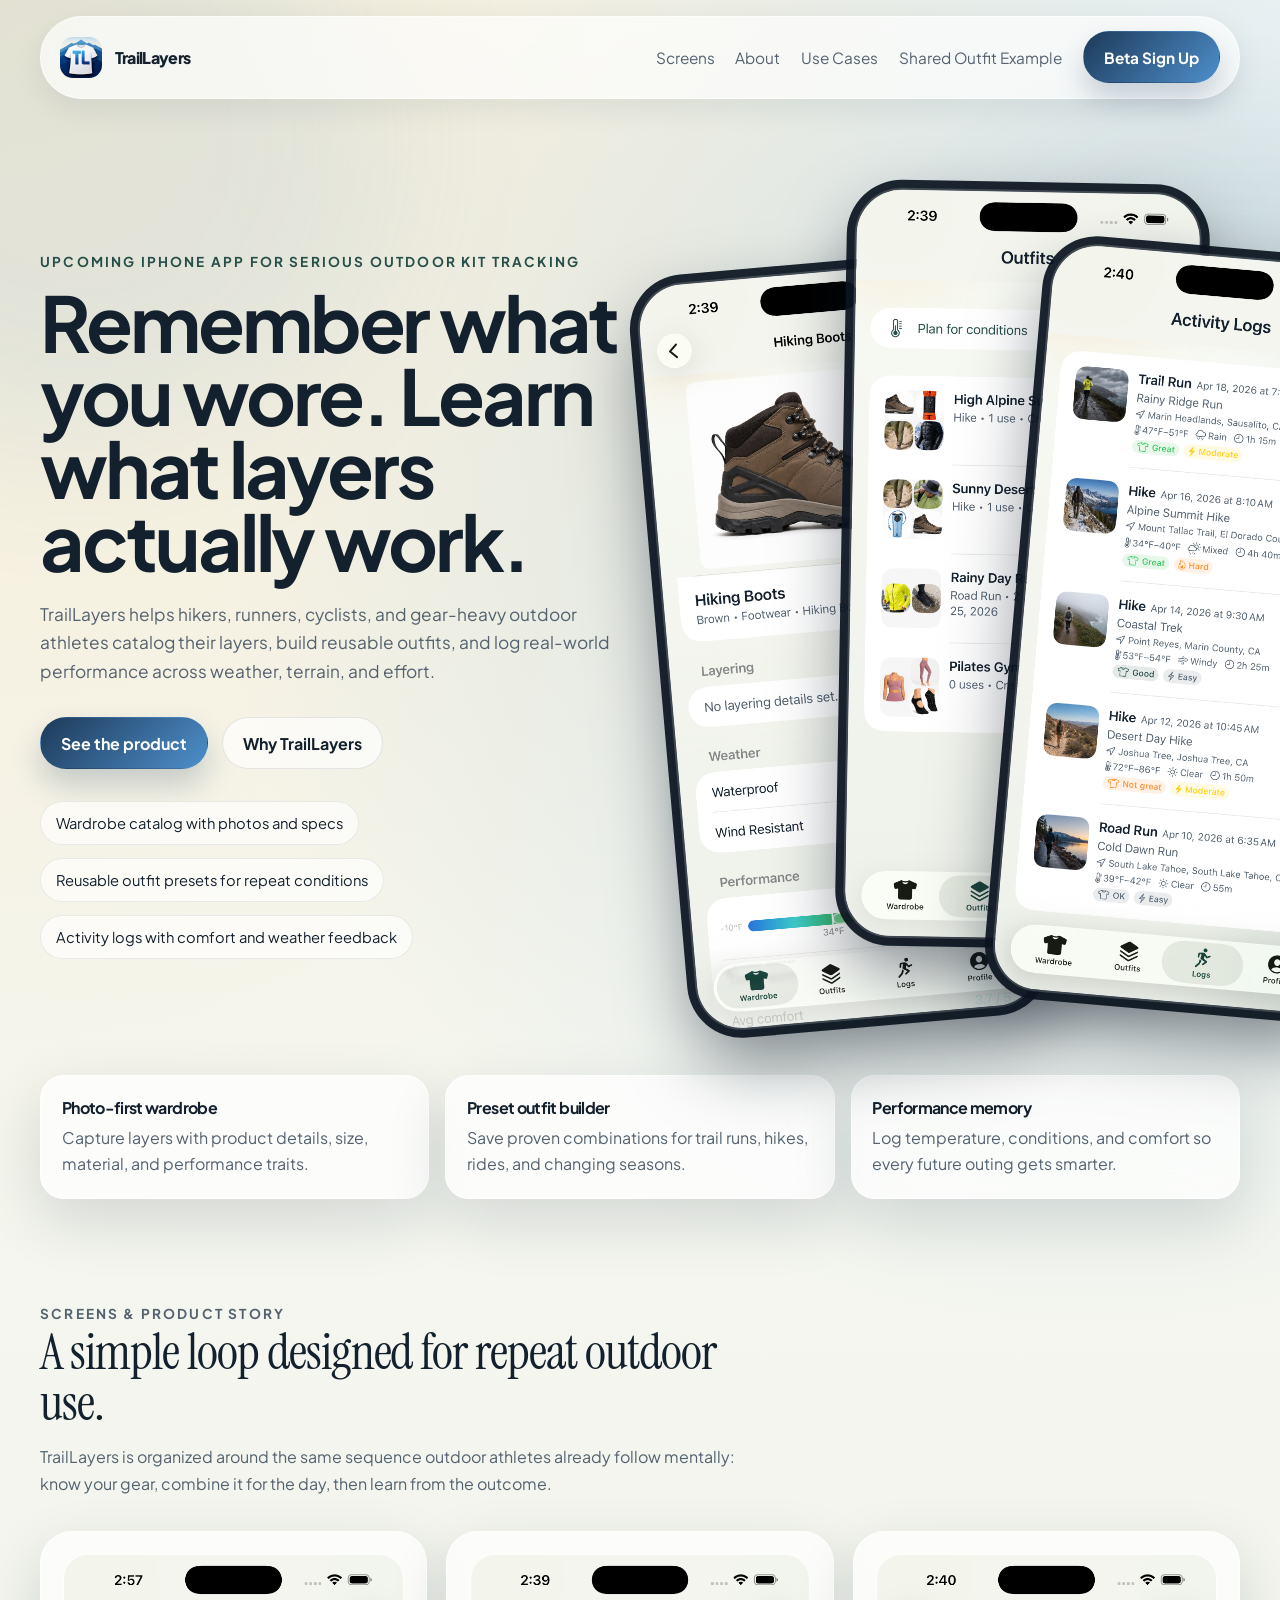
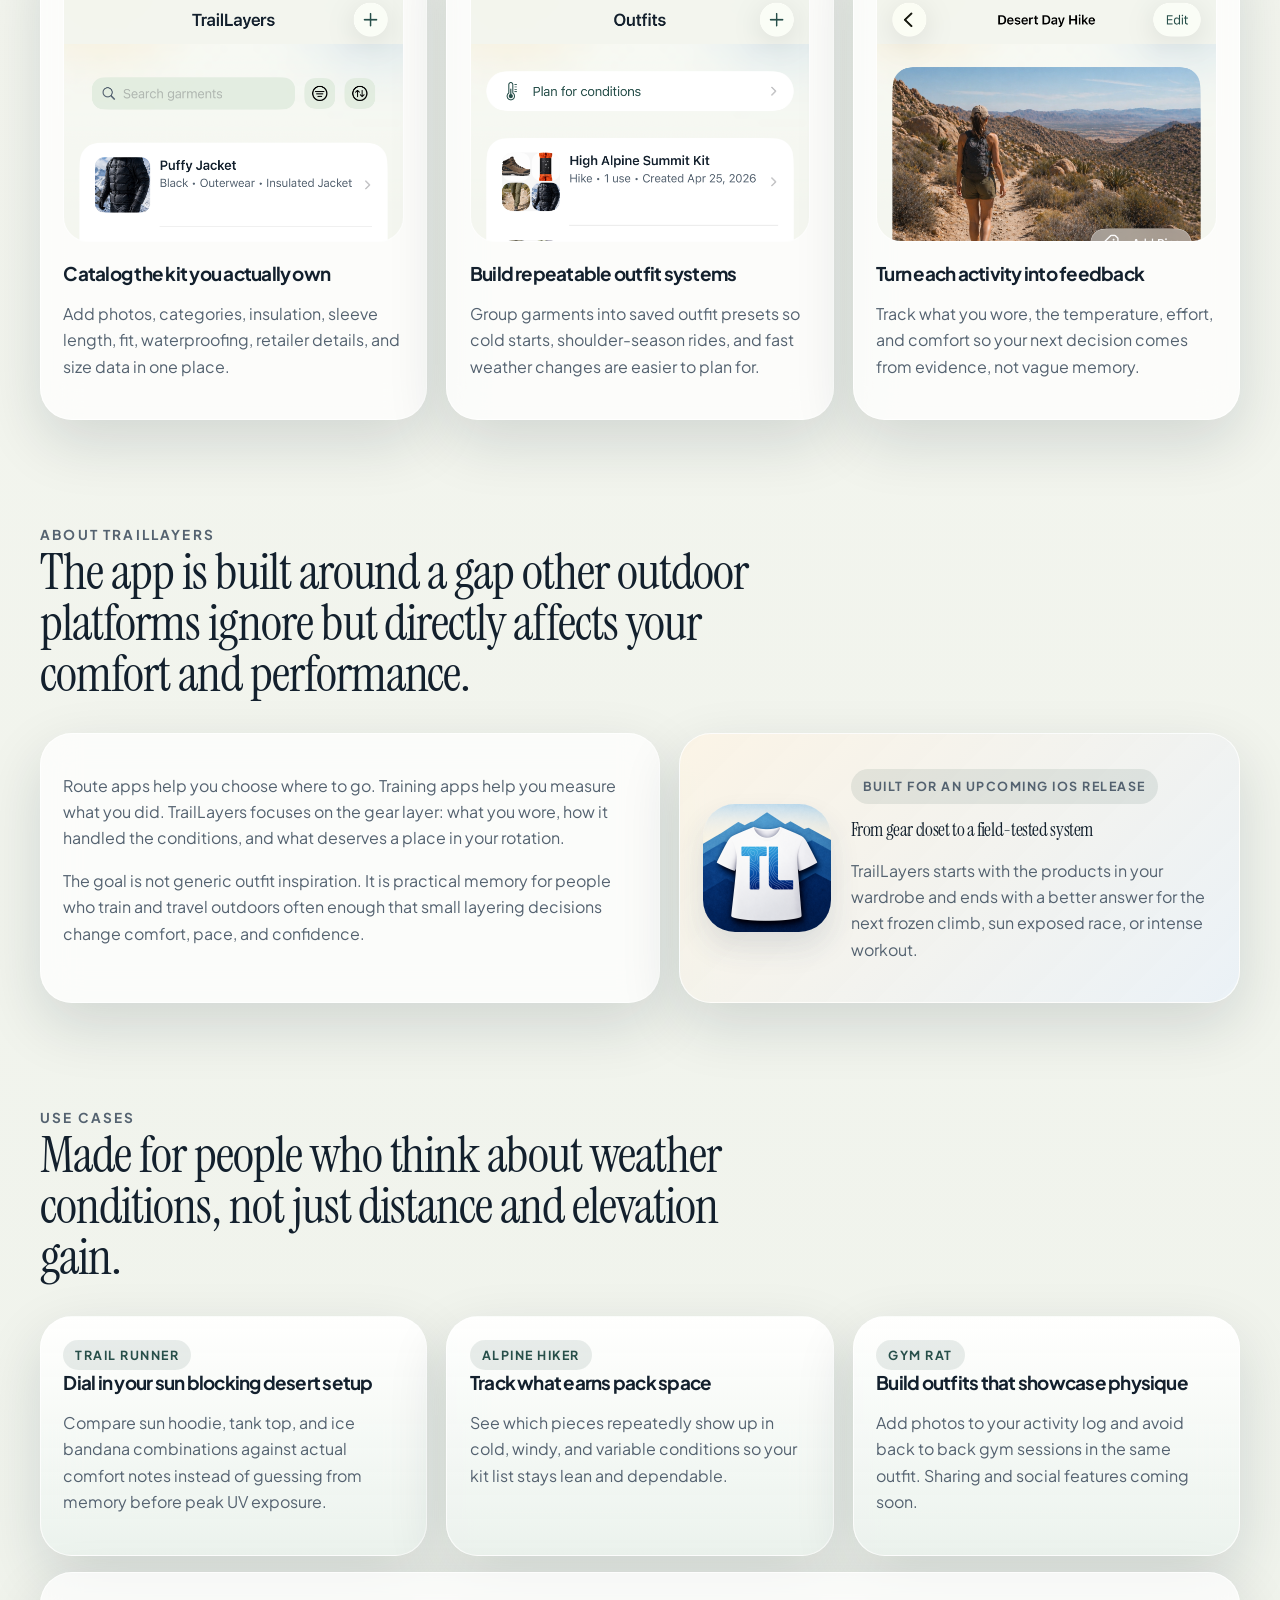
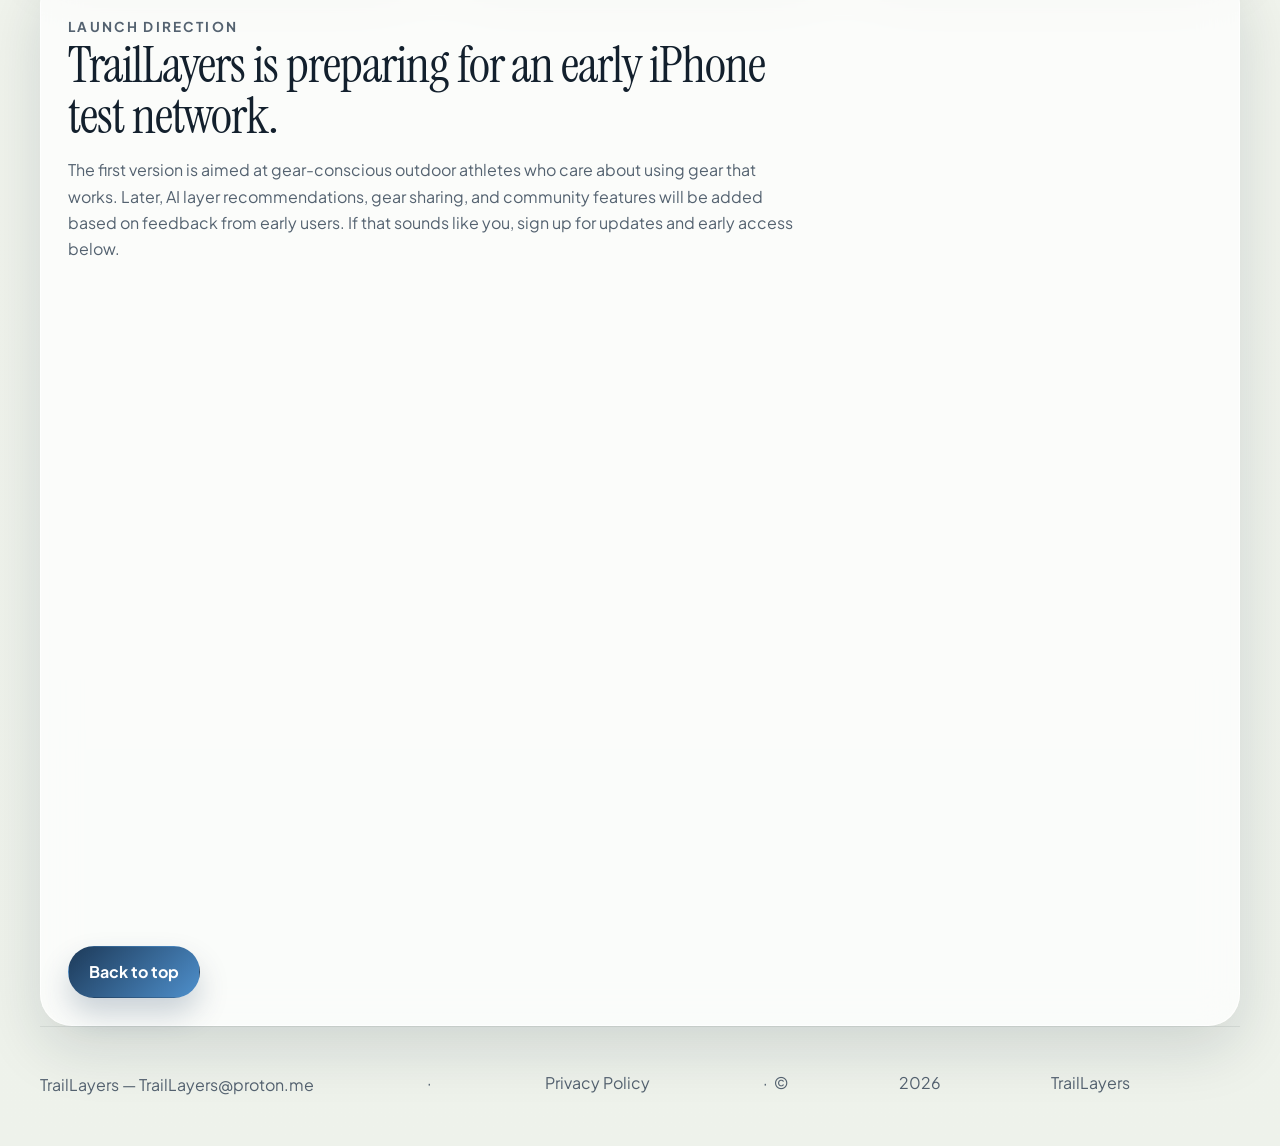
==== commit 423ce84e: "update app images and beta sign up links" ====
--- a/index.html
+++ b/index.html
@@ -31,6 +31,10 @@
         <a href="#screens">Screens</a>
         <a href="#about">About</a>
         <a href="#use-cases">Use Cases</a>
+        <a href="https://traillayers.app/outfits/?id=e692a586-5457-4a1e-a041-8d3524969d3b">Shared Outfit Example</a>
+        <a class="button button-primary outfit-header-cta" href="https://tally.so/r/9q6ayX" id="appstore-cta-header" aria-label="Get early access to TrailLayers" target="blank_">
+        Beta Sign Up
+        </a>
       </nav>
     </header>
 
@@ -63,7 +67,7 @@
           <div class="phone-stack">
             <div class="phone-frame phone-back">
               <img
-                src="./images/screenshots/Max-GarmentDetailView.png"
+                src="./images/screenshots/17PM-GarmentDetailView.png"
                 alt="TrailLayers garment detail screen showing specs and performance history"
                 width="390"
                 height="844"
@@ -71,7 +75,7 @@
             </div>
             <div class="phone-frame phone-mid">
               <img
-                src="./images/screenshots/Max-OutfitsView.png"
+                src="./images/screenshots/17PM-OutfitsView.png"
                 alt="TrailLayers outfits screen showing saved outfit presets"
                 width="390"
                 height="844"
@@ -79,7 +83,7 @@
             </div>
             <div class="phone-frame phone-front">
               <img
-                src="./images/screenshots/Max-ActivityLogsView.png"
+                src="./images/screenshots/17PM-ActivityLogsView.png"
                 alt="TrailLayers activity logs screen showing past outdoor activities"
                 width="390"
                 height="844"
@@ -118,7 +122,7 @@
           <article class="showcase-card">
             <div class="showcase-art">
               <img
-                src="./images/screenshots/Max-WardrobeView.png"
+                src="./images/screenshots/17PM-WardrobeView.png"
                 alt="Wardrobe screen showing a grid of cataloged garments"
                 width="390"
                 height="844"
@@ -130,7 +134,7 @@
           <article class="showcase-card">
             <div class="showcase-art">
               <img
-                src="./images/screenshots/Max-OutfitsView.png"
+                src="./images/screenshots/17PM-OutfitsView.png"
                 alt="Outfits screen showing saved outfit presets"
                 width="390"
                 height="844"
@@ -142,7 +146,7 @@
           <article class="showcase-card">
             <div class="showcase-art">
               <img
-                src="./images/screenshots/Max-ActivityDetailView.png"
+                src="./images/screenshots/17PM-ActivityDetailView.png"
                 alt="Activity detail screen showing weather conditions and comfort ratings"
                 width="390"
                 height="844"
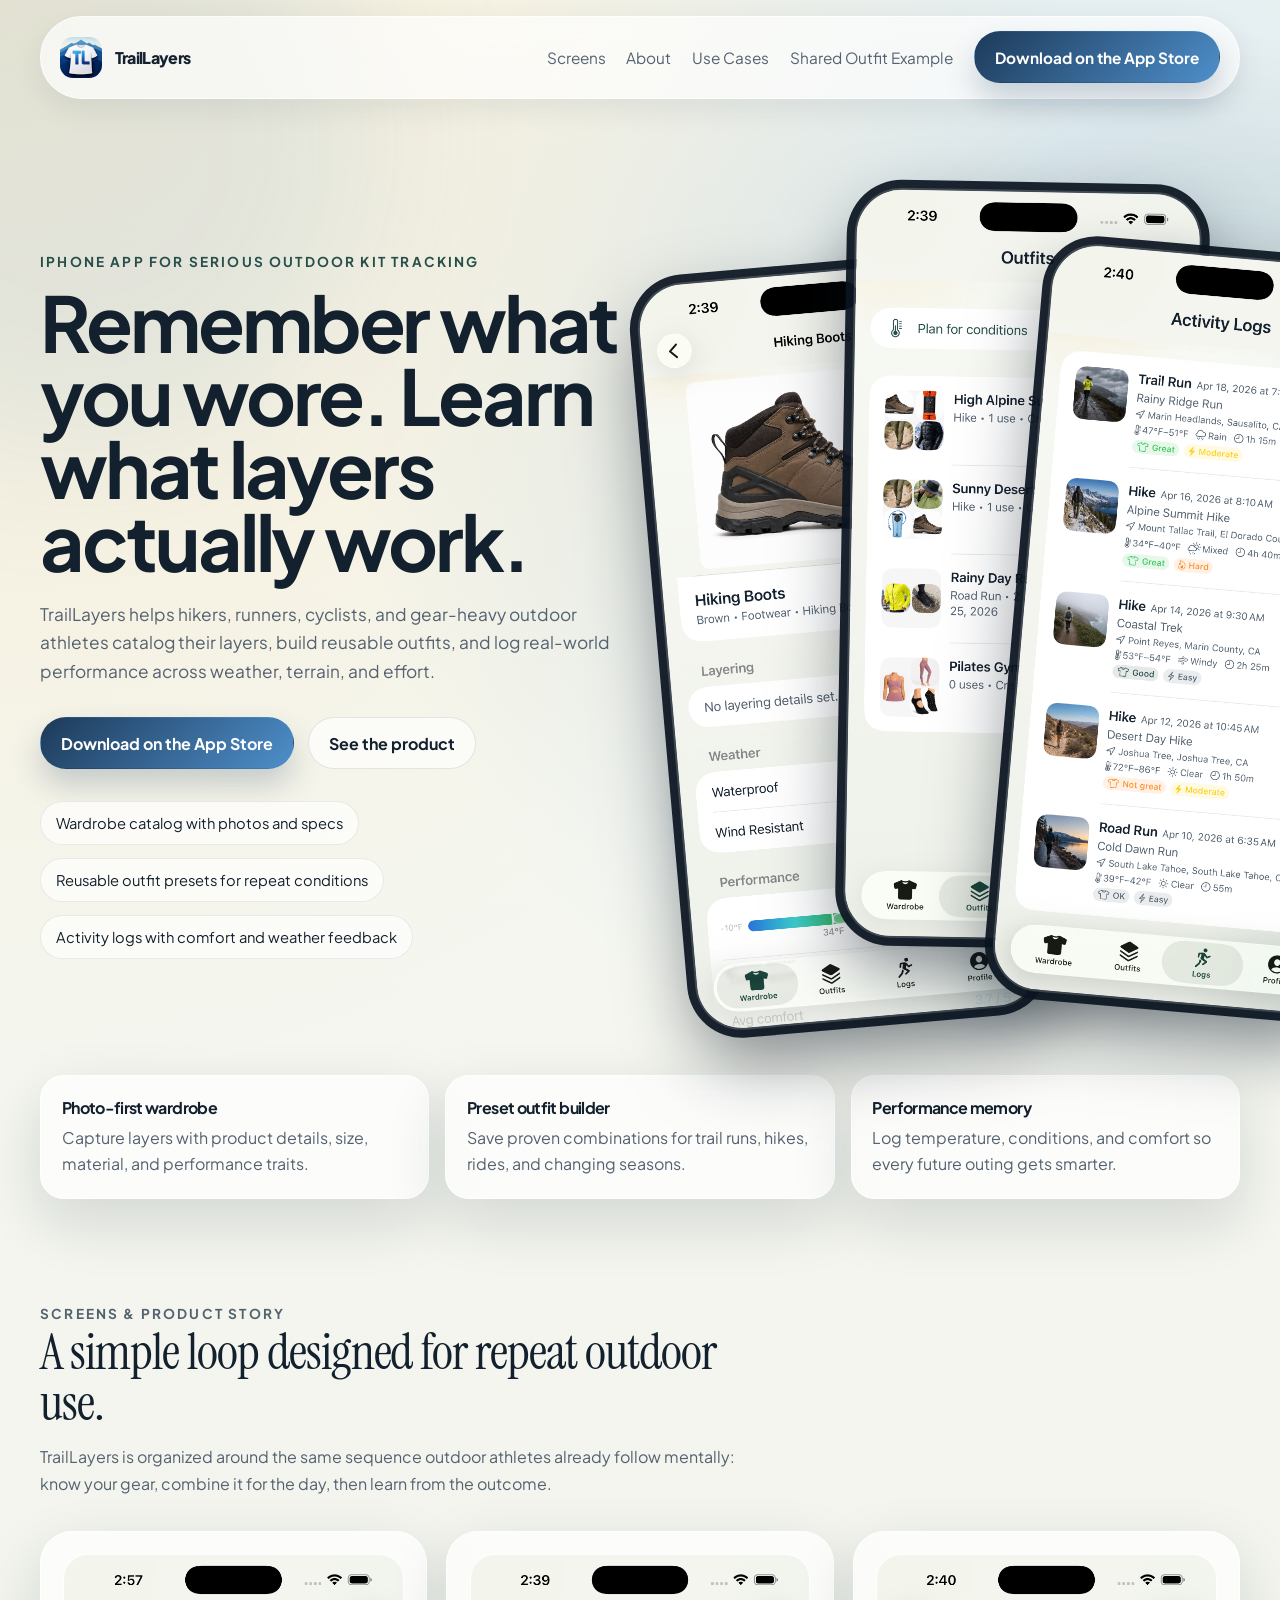
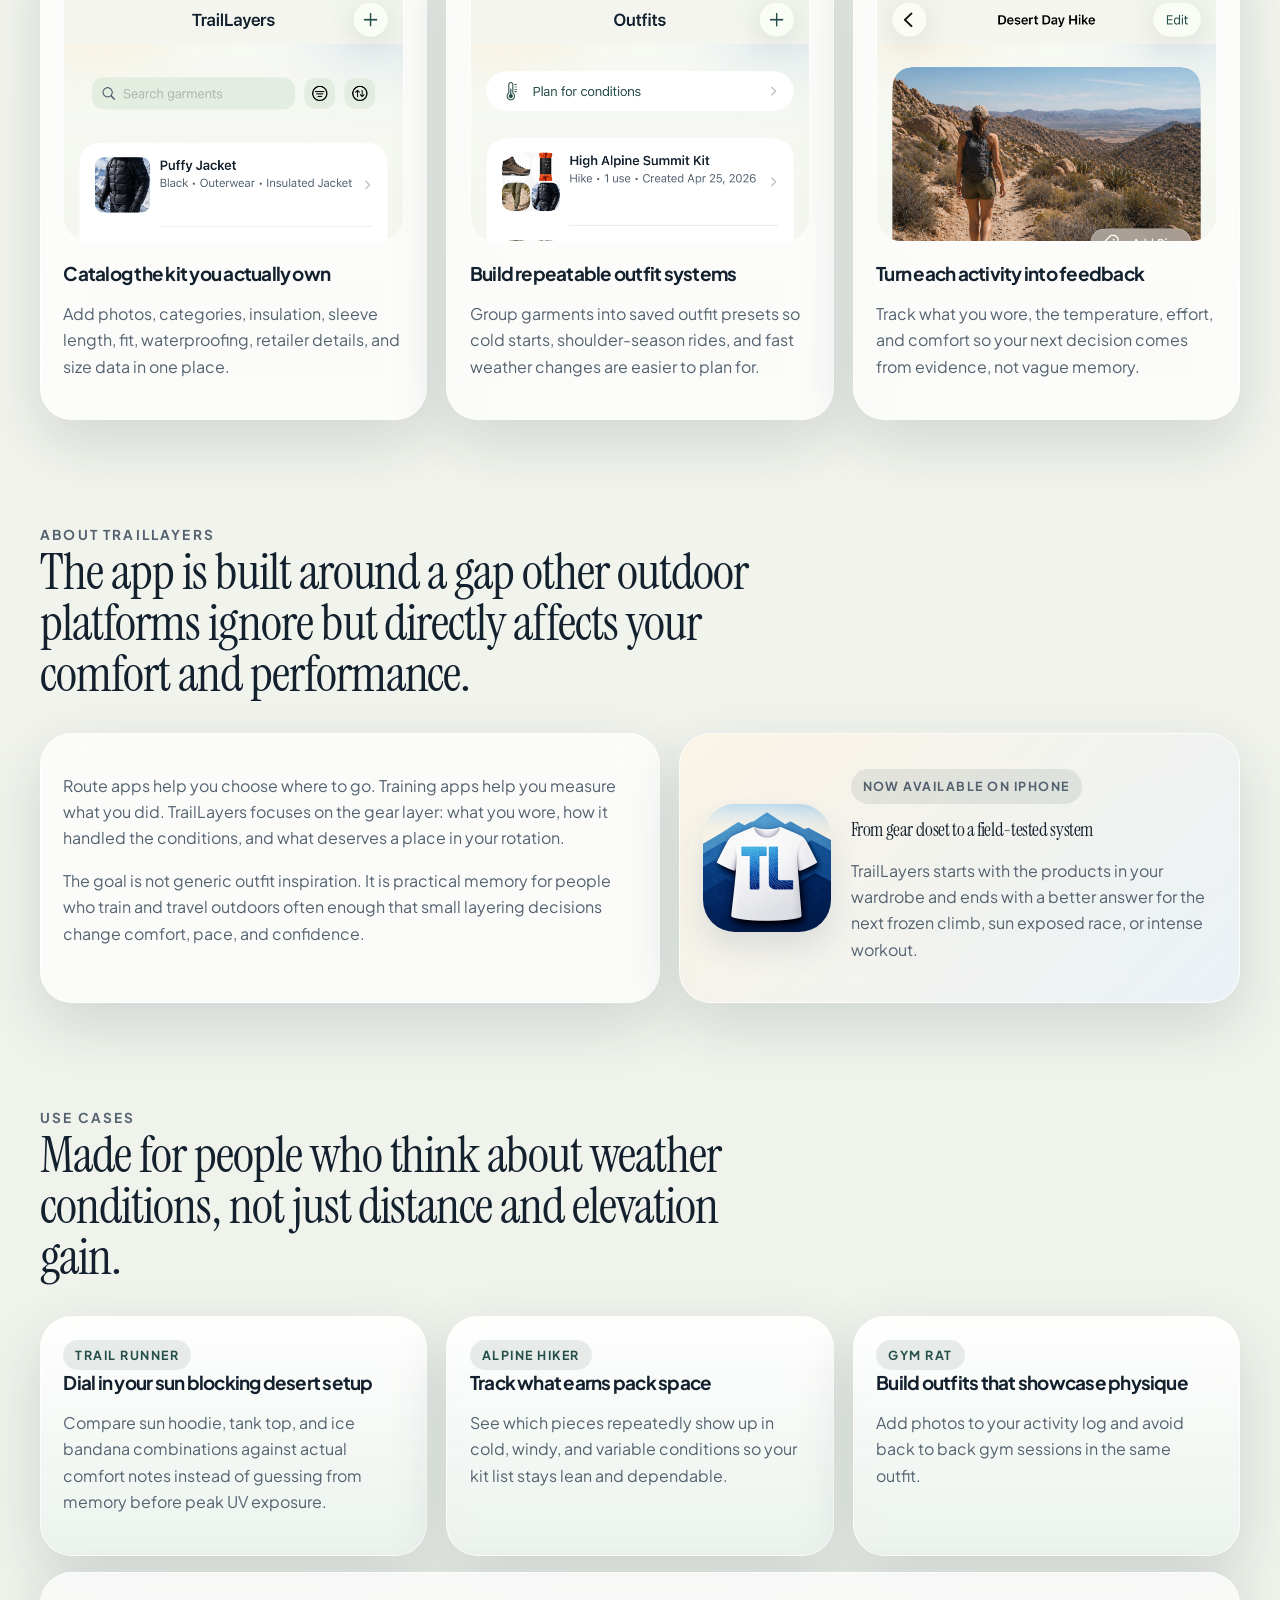
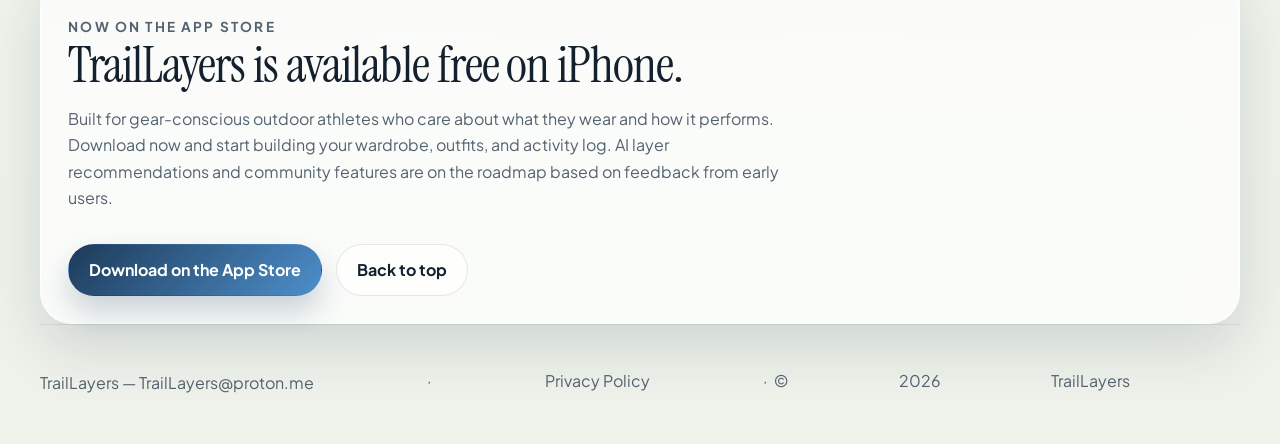
==== commit 8927d41b: "feat: update beta signup buttons to App Store link" ====
--- a/index.html
+++ b/index.html
@@ -3,10 +3,10 @@
 <head>
   <meta charset="UTF-8">
   <meta name="viewport" content="width=device-width, initial-scale=1.0">
-  <title>TrailLayers | Upcoming iPhone App for Outdoor Gear Tracking</title>
+  <title>TrailLayers | iPhone App for Outdoor Gear Tracking</title>
   <meta
     name="description"
-    content="TrailLayers is an upcoming iPhone app for tracking layers, building repeatable outfits, and learning what performs best across weather, effort, and terrain."
+    content="TrailLayers is an iPhone app for tracking layers, building repeatable outfits, and learning what performs best across weather, effort, and terrain."
   >
   <link rel="icon" type="image/png" href="./assets/traillayers-icon.png">
   <link rel="preconnect" href="https://fonts.googleapis.com">
@@ -32,8 +32,8 @@
         <a href="#about">About</a>
         <a href="#use-cases">Use Cases</a>
         <a href="https://traillayers.app/outfits/?id=e692a586-5457-4a1e-a041-8d3524969d3b">Shared Outfit Example</a>
-        <a class="button button-primary outfit-header-cta" href="https://tally.so/r/9q6ayX" id="appstore-cta-header" aria-label="Get early access to TrailLayers" target="blank_">
-        Beta Sign Up
+        <a class="button button-primary outfit-header-cta" href="https://apps.apple.com/us/app/traillayers/id6760794709" id="appstore-cta-header" aria-label="Download TrailLayers on the App Store" target="_blank">
+          Download on the App Store
         </a>
       </nav>
     </header>
@@ -41,7 +41,7 @@
     <main id="top">
       <section class="hero">
         <div class="hero-copy">
-          <p class="eyebrow">Upcoming iPhone app for serious outdoor kit tracking</p>
+          <p class="eyebrow">iPhone app for serious outdoor kit tracking</p>
           <h1>Remember what you wore. Learn what layers actually work.</h1>
           <p class="hero-text">
             TrailLayers helps hikers, runners, cyclists, and gear-heavy outdoor athletes catalog their layers,
@@ -49,8 +49,8 @@
           </p>
 
           <div class="hero-actions">
-            <a class="button button-primary" href="#screens">See the product</a>
-            <a class="button button-secondary" href="#about">Why TrailLayers</a>
+            <a class="button button-primary" href="https://apps.apple.com/us/app/traillayers/id6760794709" target="_blank" aria-label="Download TrailLayers on the App Store">Download on the App Store</a>
+            <a class="button button-secondary" href="#screens">See the product</a>
           </div>
 
           <ul class="hero-meta" aria-label="Product highlights">
@@ -179,7 +179,7 @@
           <article class="brand-panel">
             <img src="./assets/traillayers-icon.png" alt="TrailLayers logo illustration">
             <div>
-              <p class="brand-kicker">Built for an upcoming iOS release</p>
+              <p class="brand-kicker">Now available on iPhone</p>
               <h3>From gear closet to a field-tested system</h3>
               <p>TrailLayers starts with the products in your wardrobe and ends with a better answer for the next frozen climb, sun exposed race, or intense workout.</p>
             </div>
@@ -207,27 +207,24 @@
           <article class="use-case-card">
             <span class="use-case-tag">Gym Rat</span>
             <h3>Build outfits that showcase physique</h3>
-            <p>Add photos to your activity log and avoid back to back gym sessions in the same outfit. Sharing and social features coming soon.</p>
+            <p>Add photos to your activity log and avoid back to back gym sessions in the same outfit.</p>
           </article>
         </div>
       </section>
 
       <section class="section final-cta">
         <div class="section-heading">
-          <p class="eyebrow">Launch direction</p>
-          <h2>TrailLayers is preparing for an early iPhone test network.</h2>
+          <p class="eyebrow">Now on the App Store</p>
+          <h2>TrailLayers is available free on iPhone.</h2>
           <p>
-            The first version is aimed at gear-conscious outdoor athletes who care about using gear that works.
-            Later, AI layer recommendations, gear sharing, and community features will be added based on feedback from early users.
-            If that sounds like you, sign up for updates and early access below.
+            Built for gear-conscious outdoor athletes who care about what they wear and how it performs.
+            Download now and start building your wardrobe, outfits, and activity log.
+            AI layer recommendations and community features are on the roadmap based on feedback from early users.
           </p>
         </div>
-        <div>
-                    <iframe data-tally-src="https://tally.so/embed/rjLxAN?alignLeft=1&hideTitle=1&transparentBackground=1&dynamicHeight=1" loading="lazy" width="100%" height="647" frameborder="0" marginheight="0" marginwidth="0" title="TrailLayers Support Form"></iframe>
-        <script>var d=document,w="https://tally.so/widgets/embed.js",v=function(){"undefined"!=typeof Tally?Tally.loadEmbeds():d.querySelectorAll("iframe[data-tally-src]:not([src])").forEach((function(e){e.src=e.dataset.tallySrc}))};if("undefined"!=typeof Tally)v();else if(d.querySelector('script[src="'+w+'"]')==null){var s=d.createElement("script");s.src=w,s.onload=v,s.onerror=v,d.body.appendChild(s);}</script>
-        </div>
         <div class="cta-row">
-          <a class="button button-primary" href="#top">Back to top</a>
+          <a class="button button-primary" href="https://apps.apple.com/us/app/traillayers/id6760794709" target="_blank" aria-label="Download TrailLayers on the App Store">Download on the App Store</a>
+          <a class="button button-secondary" href="#top">Back to top</a>
         </div>
       </section>
     </main>
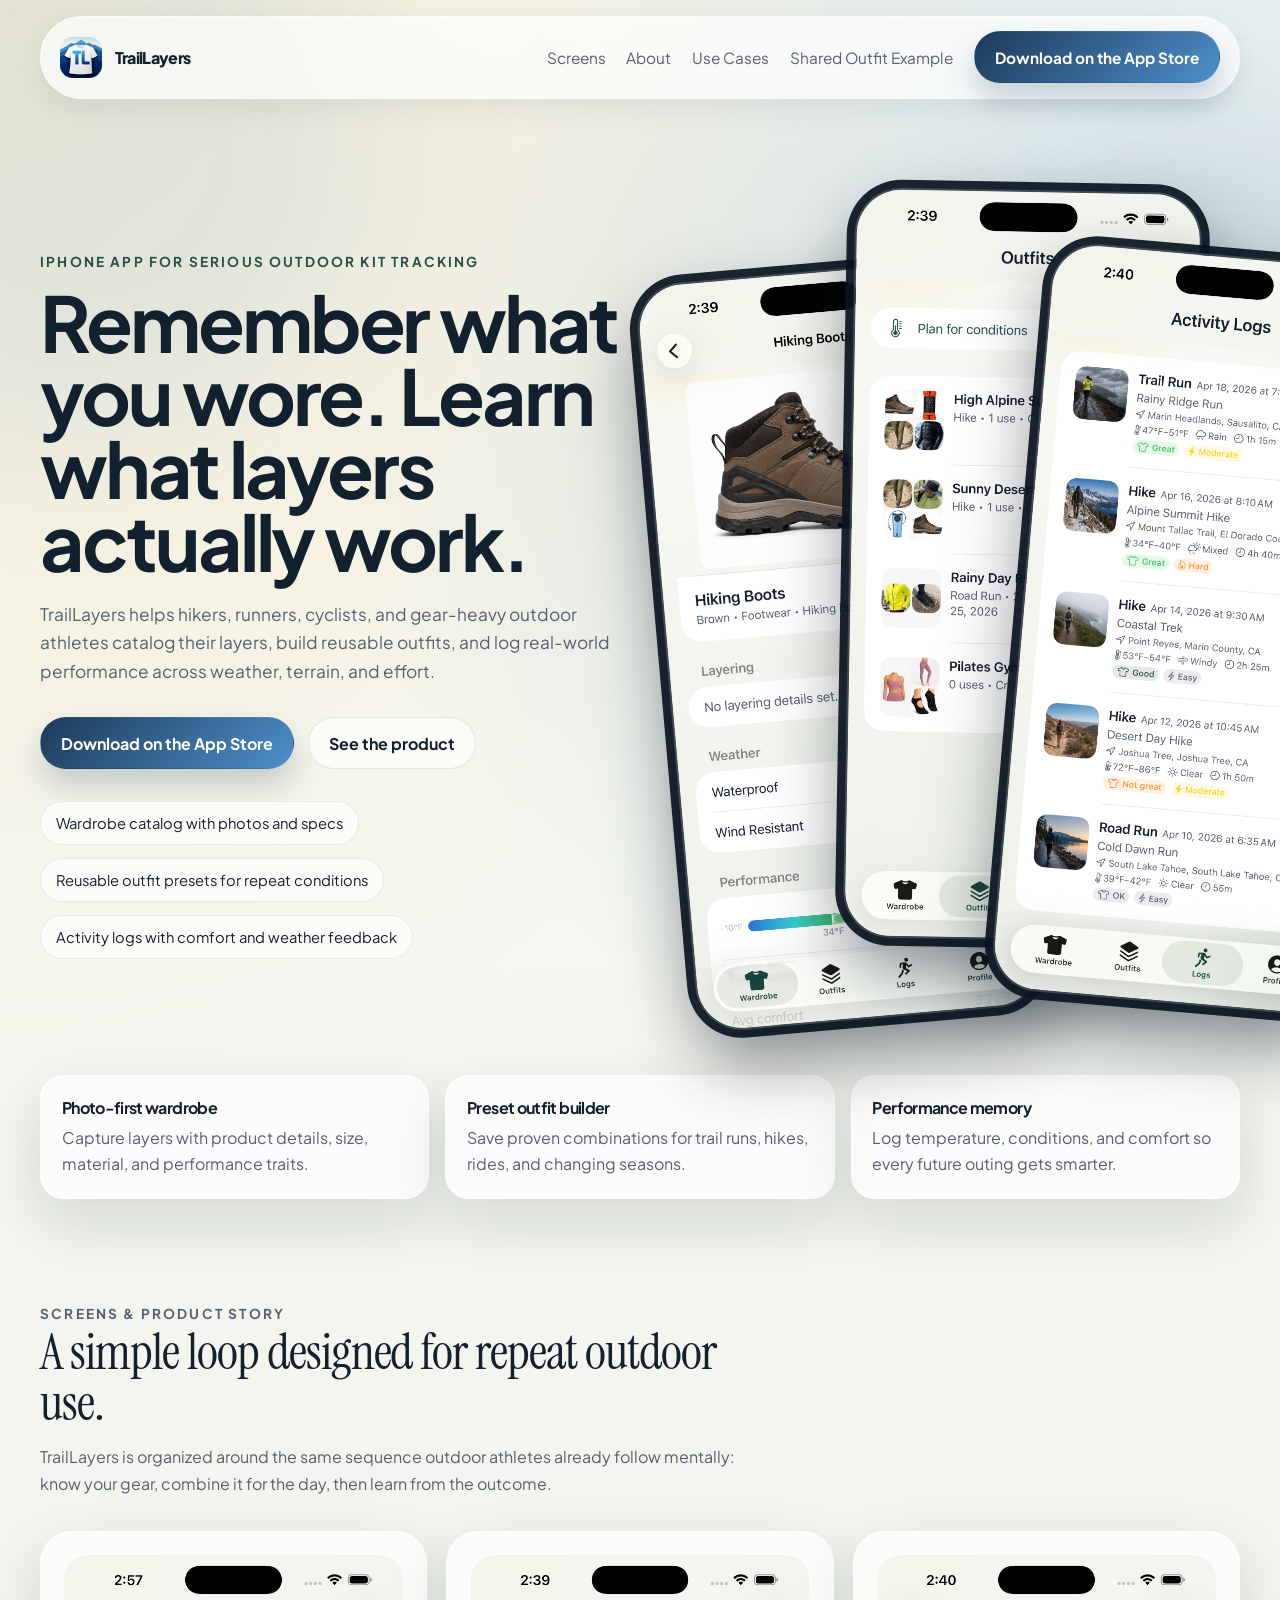
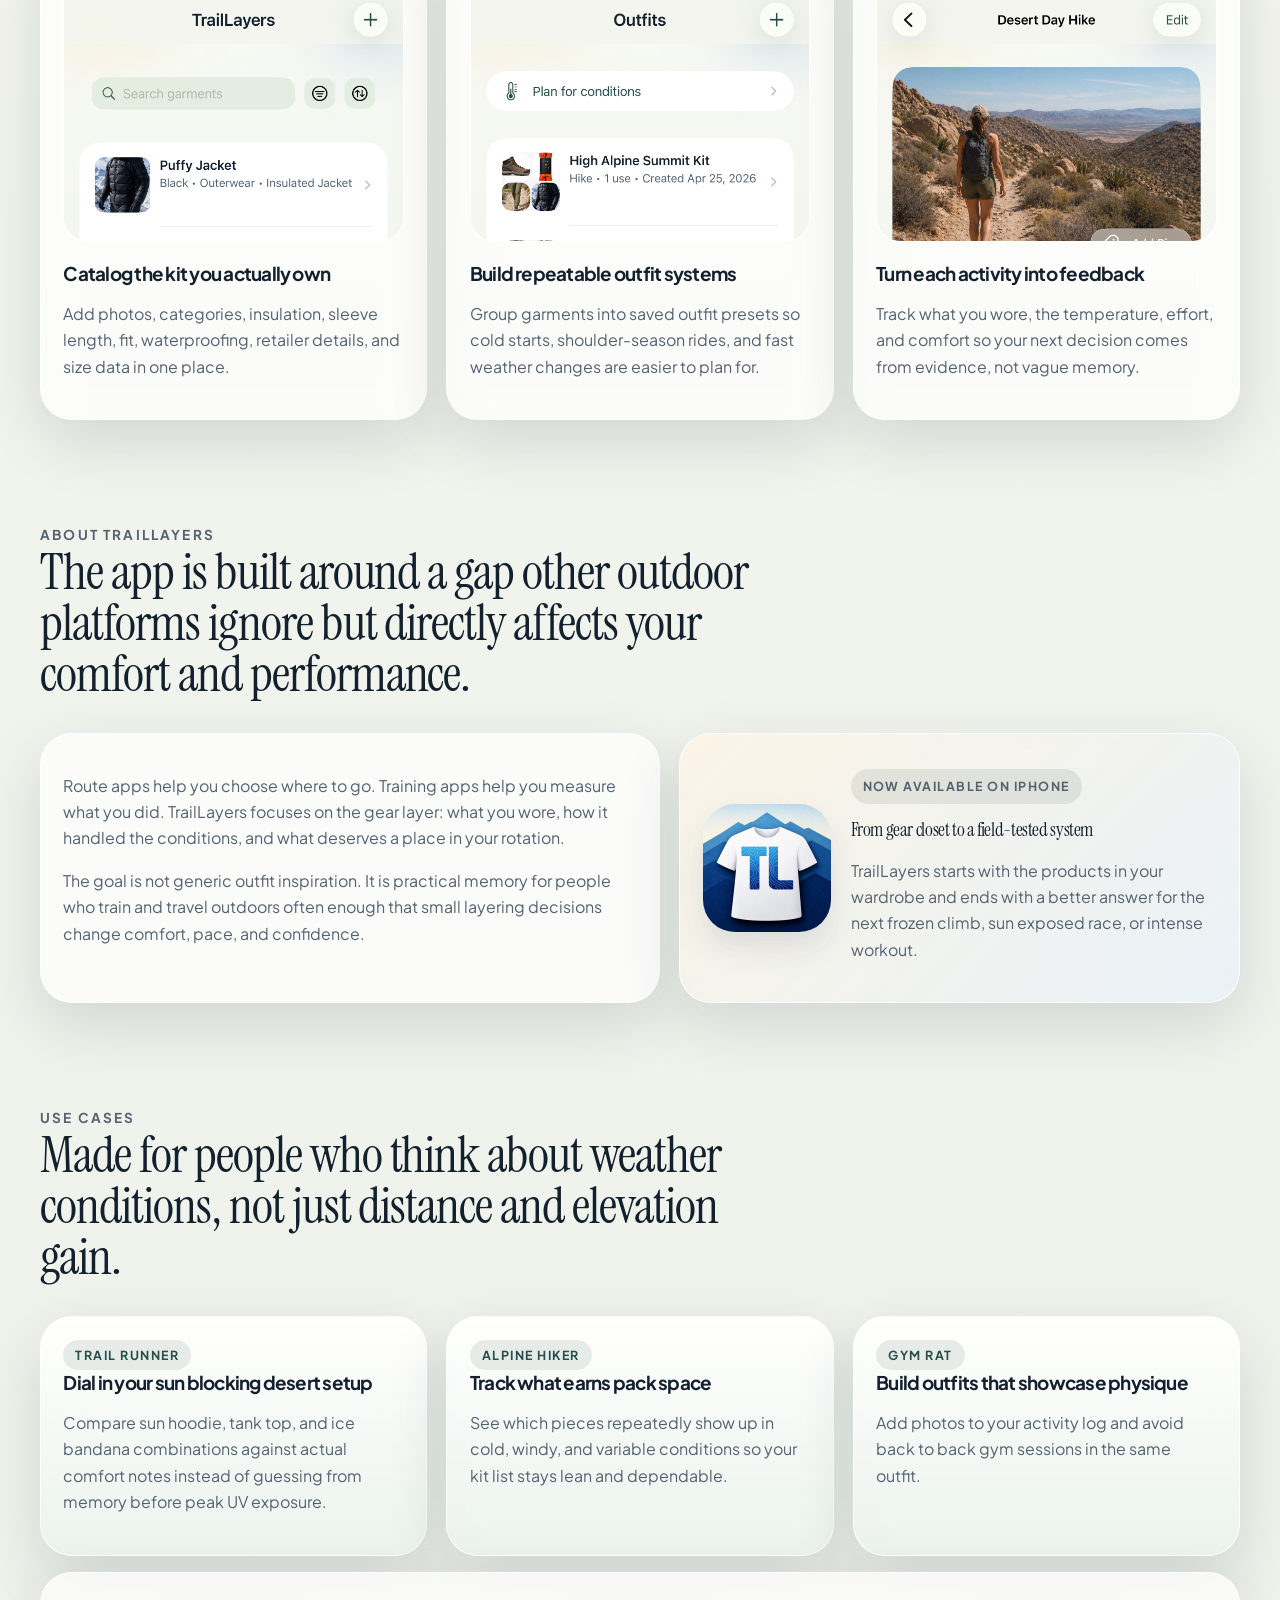
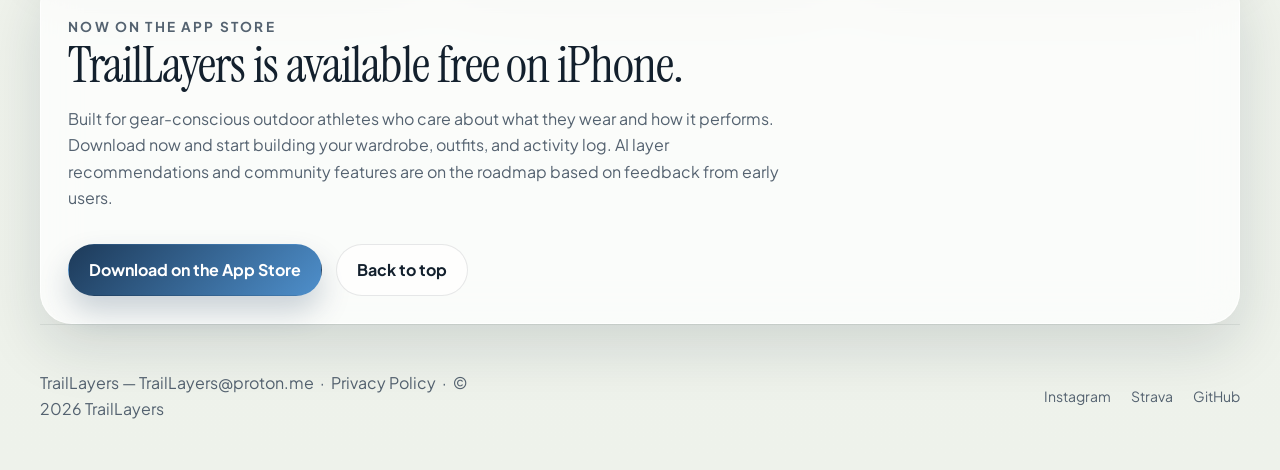
==== commit dec6477f: "feat: add social media links" ====
--- a/index.html
+++ b/index.html
@@ -230,12 +230,17 @@
     </main>
 
     <footer class="site-footer">
-      <p>TrailLayers — <a href="mailto:TrailLayers@proton.me">TrailLayers@proton.me</a></p>
-        &nbsp;·&nbsp;
+      <p>TrailLayers &mdash; <a href="mailto:TrailLayers@proton.me">TrailLayers@proton.me</a>
+        &nbsp;&middot;&nbsp;
         <a href="./privacy.html">Privacy Policy</a>
-        &nbsp;·&nbsp;
-        © <span id="year"></span> TrailLayers
+        &nbsp;&middot;&nbsp;
+        &copy; <span id="year"></span> TrailLayers
       </p>
+      <div class="footer-social">
+        <a href="https://www.instagram.com/traillayers" target="_blank" aria-label="TrailLayers on Instagram">Instagram</a>
+        <a href="https://www.strava.com/clubs/2086063" target="_blank" aria-label="TrailLayers Strava Club">Strava</a>
+        <a href="https://github.com/TrailLayers/TrailLayers-website" target="_blank" aria-label="TrailLayers on GitHub">GitHub</a>
+      </div>
     </footer>
   </div>
 
--- a/styles.css
+++ b/styles.css
@@ -496,6 +496,25 @@
   white-space: nowrap;
 }
 
+.footer-social {
+  display: flex;
+  align-items: center;
+  gap: 1.25rem;
+  flex-shrink: 0;
+  font-size: 0.875rem;
+}
+
+.footer-social a {
+  color: var(--muted);
+  text-decoration: none;
+  white-space: nowrap;
+  transition: color 0.15s;
+}
+
+.footer-social a:hover {
+  color: var(--ink);
+}
+
 @media (max-width: 1120px) {
   .hero {
     grid-template-columns: 1fr;
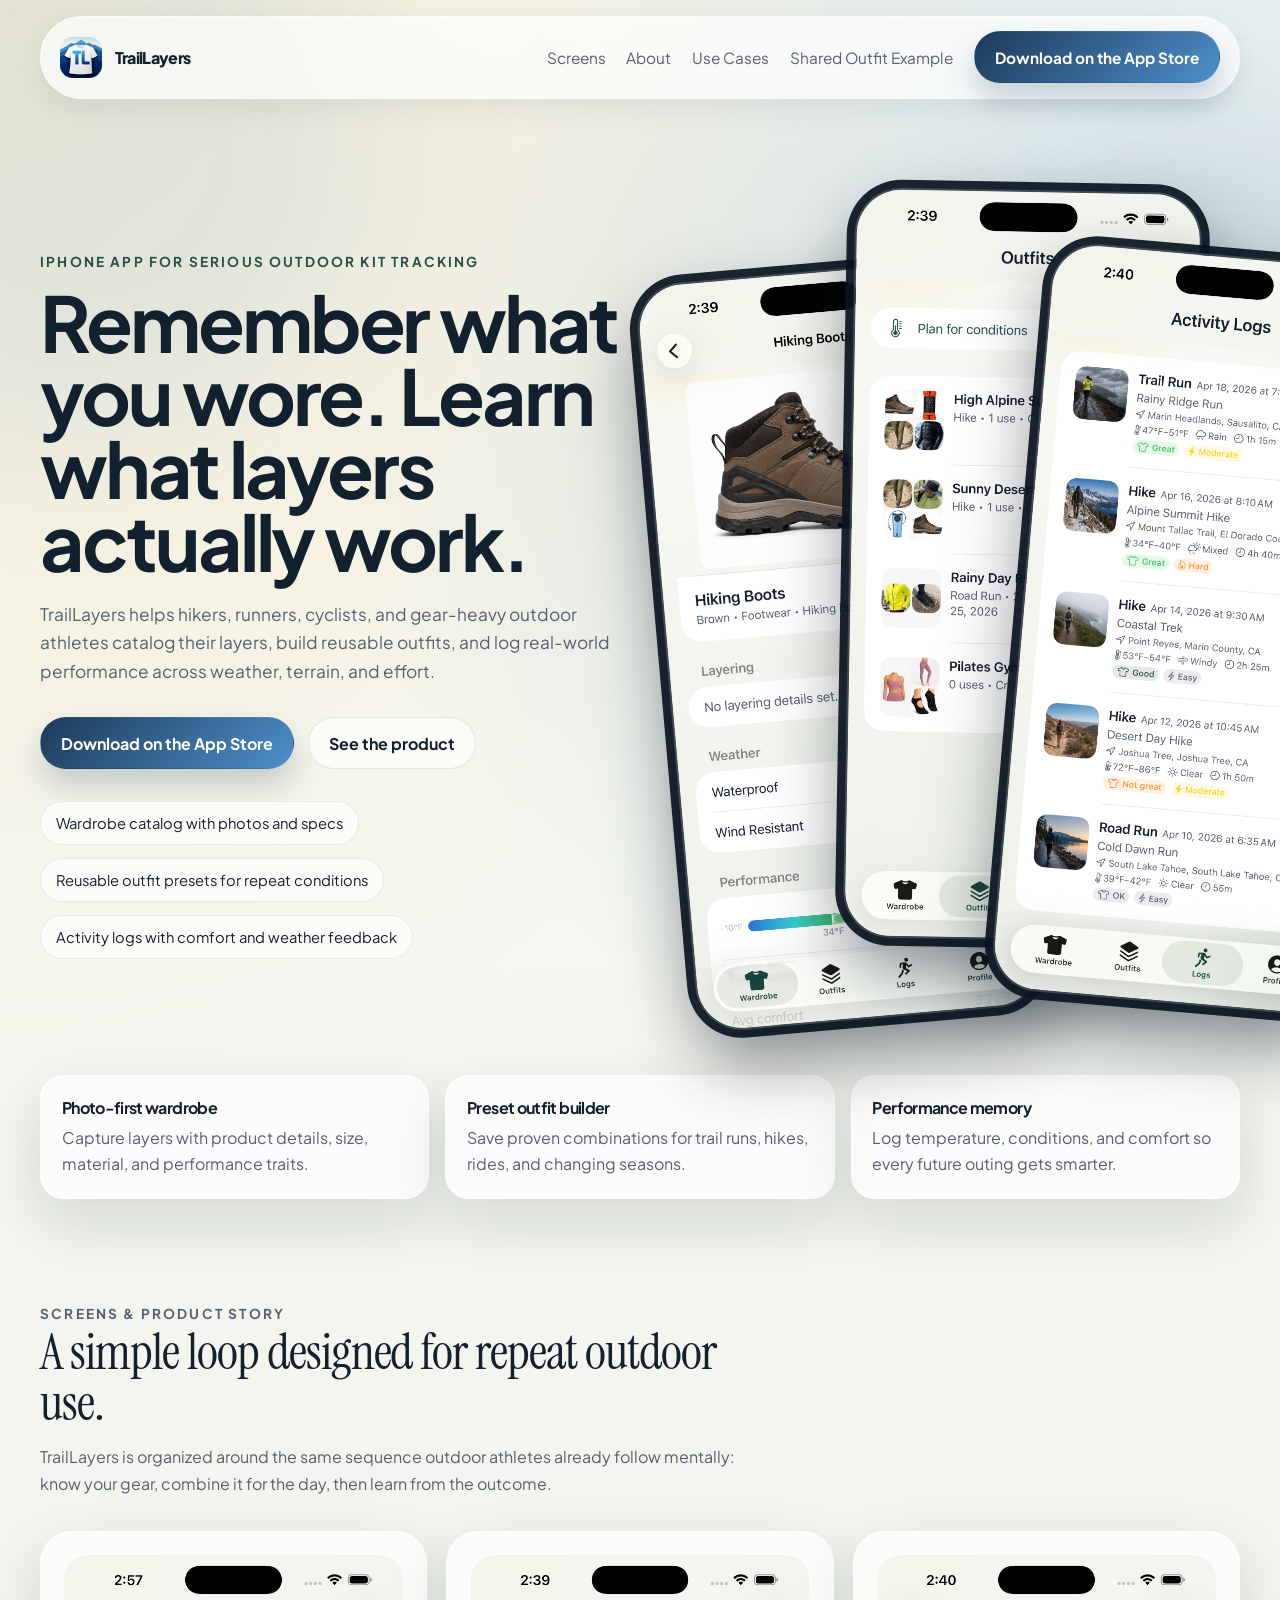
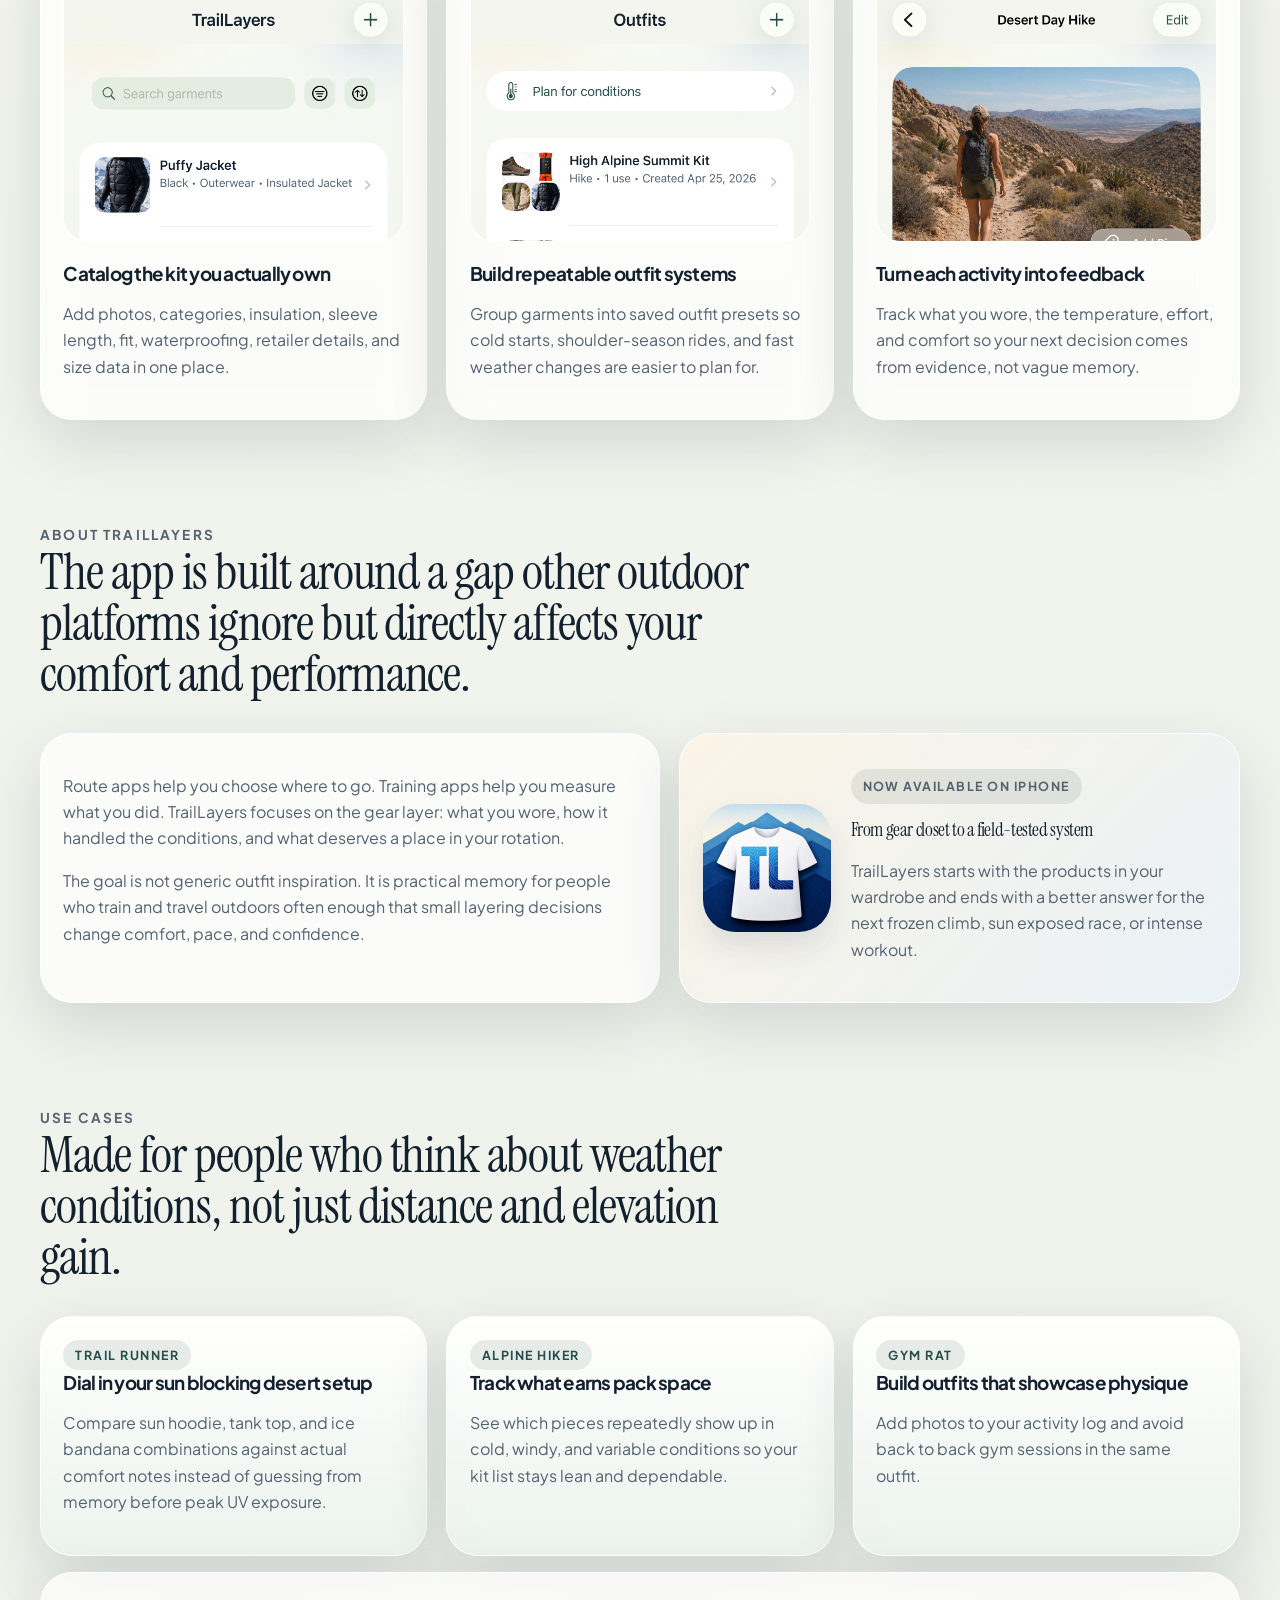
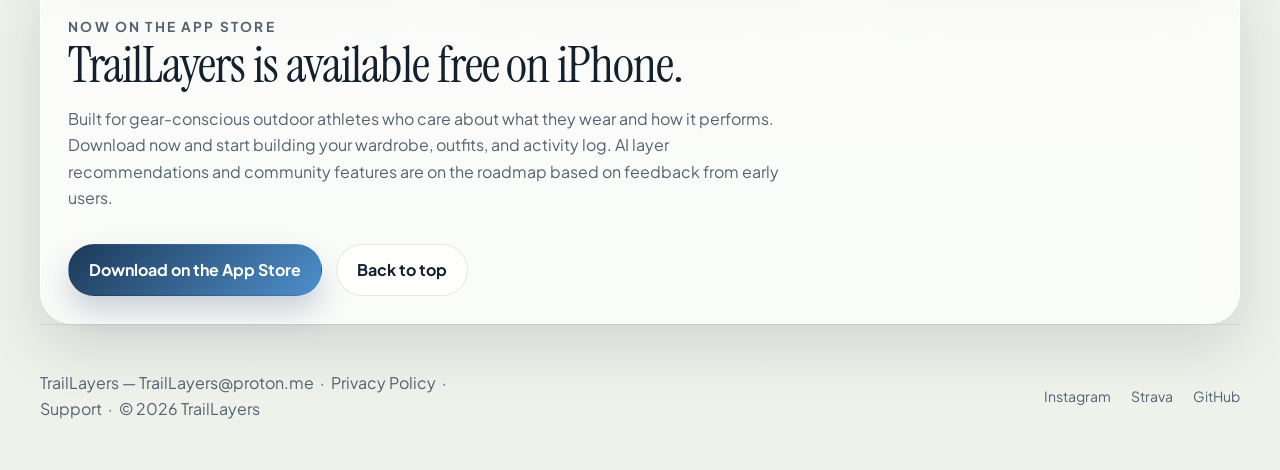
==== commit dec5af8b: "feat(Support): add support page with embeded tally form" ====
--- a/index.html
+++ b/index.html
@@ -12,6 +12,7 @@
   <link rel="preconnect" href="https://fonts.googleapis.com">
   <link rel="preconnect" href="https://fonts.gstatic.com" crossorigin>
   <link href="https://fonts.googleapis.com/css2?family=Plus+Jakarta+Sans:wght@400;500;600;700;800&amp;family=Instrument+Serif:ital@0;1&amp;display=swap" rel="stylesheet">
+  <meta name='impact-site-verification' value='4150eebb-adfe-4280-85b9-e752fb55fca5'>
   <link rel="stylesheet" href="./styles.css">
 </head>
 <body>
@@ -234,6 +235,8 @@
         &nbsp;&middot;&nbsp;
         <a href="./privacy.html">Privacy Policy</a>
         &nbsp;&middot;&nbsp;
+        <a href="./support/">Support</a>
+        &nbsp;&middot;&nbsp;
         &copy; <span id="year"></span> TrailLayers
       </p>
       <div class="footer-social">
